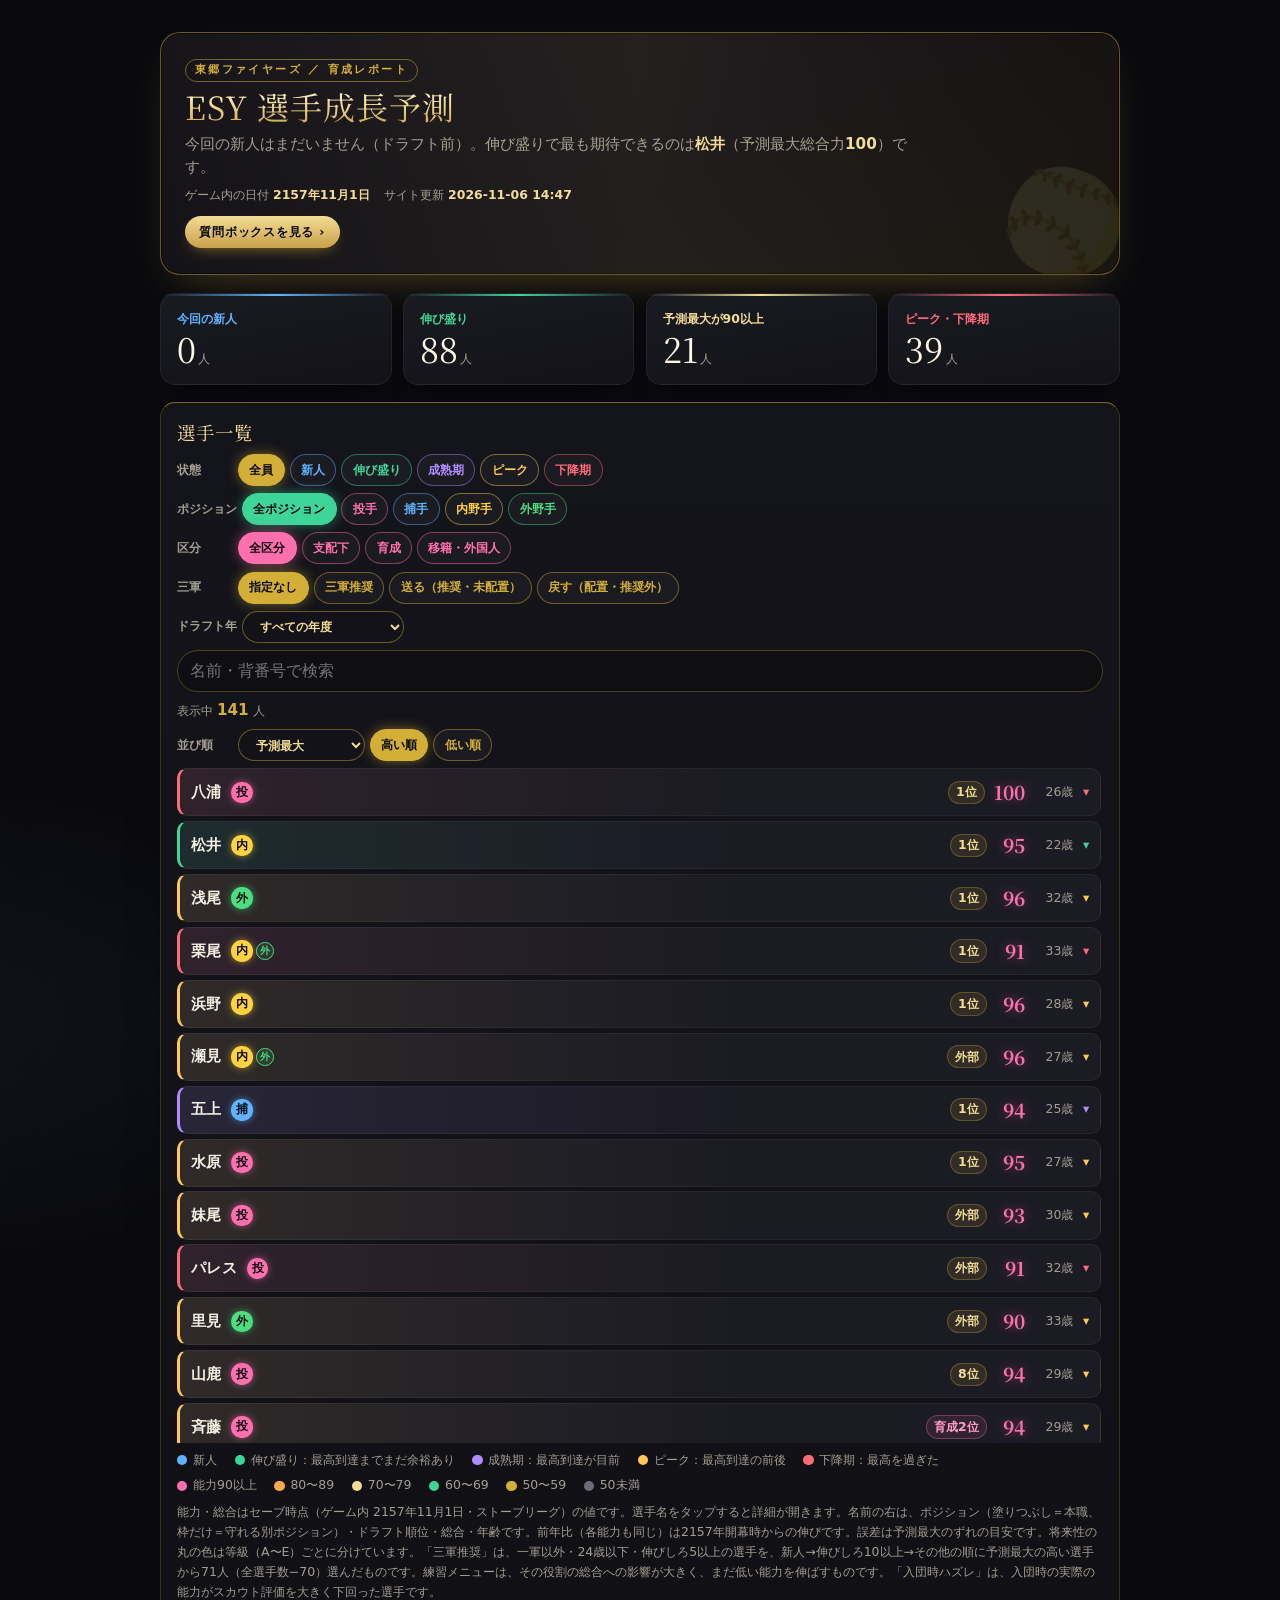
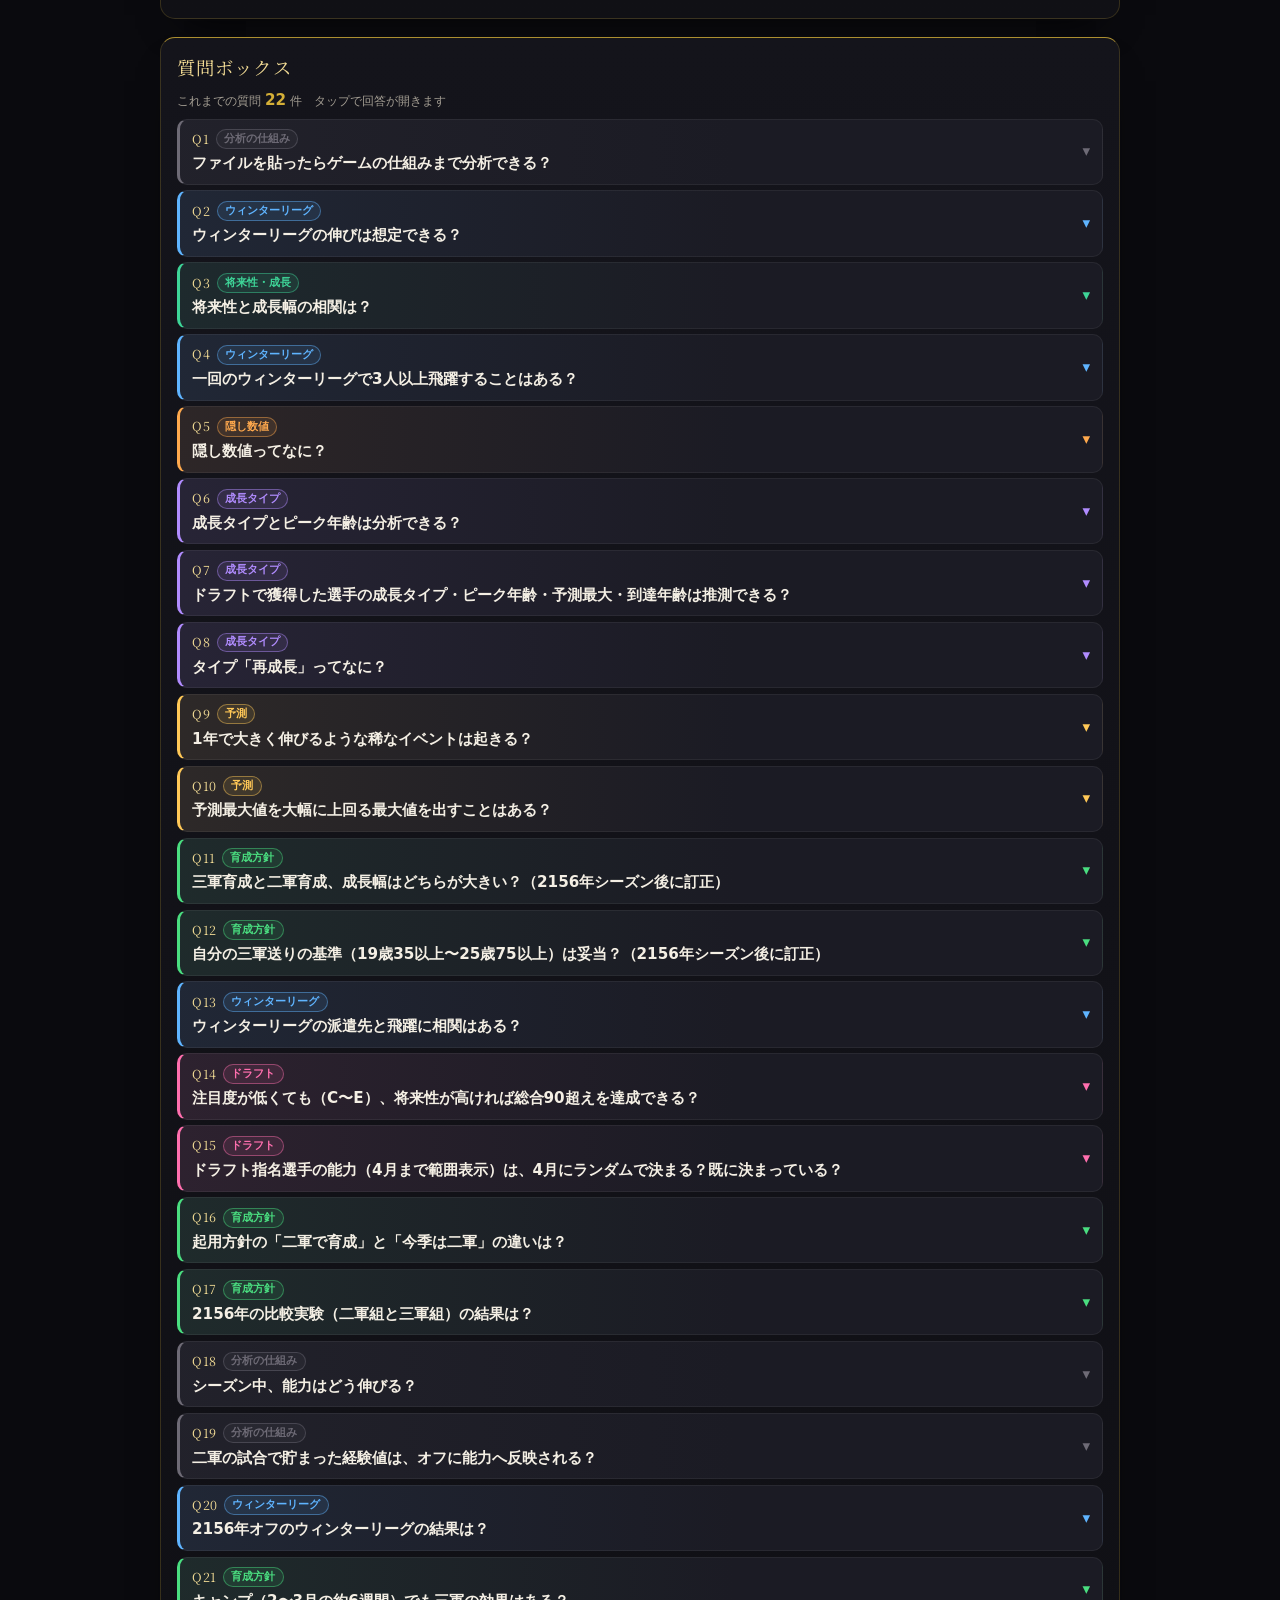
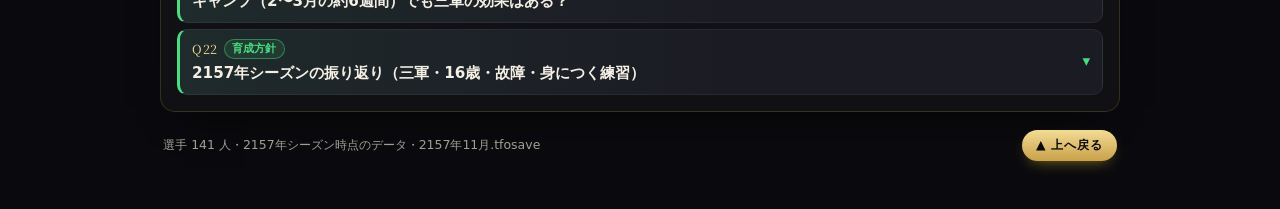
==== docs/index.html @ 94e929e6 "セーブデータから自動更新する仕組みに作り直し - saves/ にセーブデータを置くと GitHub Actions が scripts/build.py を実行し docs/ を更新 - build" ====
<!DOCTYPE html>
<html lang="ja">
<head>
<meta charset="utf-8">
<meta name="viewport" content="width=device-width, initial-scale=1, viewport-fit=cover">
<meta name="color-scheme" content="dark">
<meta name="theme-color" content="#0a0a0e">
<title>ESY 選手成長予測</title>
<meta name="description" content="ぼくのプロ野球 選手成長予測ダッシュボード">
<link rel="preconnect" href="https://fonts.googleapis.com">
<link rel="preconnect" href="https://fonts.gstatic.com" crossorigin>
<link href="https://fonts.googleapis.com/css2?family=Noto+Serif+JP:wght@400;700&display=swap" rel="stylesheet">
<link rel="stylesheet" href="css/style.css">
</head>
<body>
<div class="bp" id="app">
  <header class="hero">
    <span class="eyebrow">ESY Co., ltd ／ 育成レポート</span>
    <h1>ESY 選手成長予測</h1>
    <p class="lede">今回の新人は<b id="s_new">—</b>人。新人で最も期待できるのは<b id="s_topnew">—</b>（予測最大総合力<b id="s_topnewv">—</b>）です。</p>
    <p class="asof" id="asof"></p>
    <button class="jump" type="button" data-jump="qa">質問ボックスを見る ›</button>
  </header>

  <div class="tiles">
    <div class="tile t1"><div class="lab">今回の新人</div><div class="num"><span id="t_new">—</span><span class="unit">人</span></div></div>
    <div class="tile t2"><div class="lab">伸び盛り</div><div class="num"><span id="t_grow">—</span><span class="unit">人</span></div></div>
    <div class="tile t3"><div class="lab">予測最大が<span id="th_star">—</span>以上</div><div class="num"><span id="t_star">—</span><span class="unit">人</span></div></div>
    <div class="tile t4"><div class="lab">ピーク・下降期</div><div class="num"><span id="t_peak">—</span><span class="unit">人</span></div></div>
  </div>

  <section class="card" id="list">
    <h2>選手一覧</h2>
    <div class="ctl">
      <span class="lbl">状態</span>
      <button class="chip" type="button" data-group="status" data-value="" aria-pressed="true">全員</button>
      <button class="chip" type="button" data-group="status" data-value="新人" aria-pressed="false">新人</button>
      <button class="chip" type="button" data-group="status" data-value="伸び盛り" aria-pressed="false">伸び盛り</button>
      <button class="chip" type="button" data-group="status" data-value="成熟期" aria-pressed="false">成熟期</button>
      <button class="chip" type="button" data-group="status" data-value="ピーク" aria-pressed="false">ピーク</button>
      <button class="chip" type="button" data-group="status" data-value="下降期" aria-pressed="false">下降期</button>
    </div>
    <div class="ctl">
      <span class="lbl">ポジション</span>
      <button class="chip" type="button" data-group="role" data-value="" aria-pressed="true">全ポジション</button>
      <button class="chip" type="button" data-group="role" data-value="投手" aria-pressed="false">投手</button>
      <button class="chip" type="button" data-group="role" data-value="捕手" aria-pressed="false">捕手</button>
      <button class="chip" type="button" data-group="role" data-value="内野手" aria-pressed="false">内野手</button>
      <button class="chip" type="button" data-group="role" data-value="外野手" aria-pressed="false">外野手</button>
    </div>
    <div class="ctl">
      <span class="lbl">区分</span>
      <button class="chip" type="button" data-group="kubun" data-value="" aria-pressed="true">全区分</button>
      <button class="chip" type="button" data-group="kubun" data-value="支配下" aria-pressed="false">支配下</button>
      <button class="chip" type="button" data-group="kubun" data-value="育成" aria-pressed="false">育成</button>
      <button class="chip" type="button" data-group="kubun" data-value="移籍・外国人" aria-pressed="false">移籍・外国人</button>
    </div>
    <div class="ctl">
      <span class="lbl">三軍</span>
      <button class="chip" type="button" data-group="tri" data-value="" aria-pressed="true">指定なし</button>
      <button class="chip" type="button" data-group="tri" data-value="rec" aria-pressed="false">三軍推奨</button>
      <button class="chip" type="button" data-group="tri" data-value="in" aria-pressed="false">送る（推奨・未配置）</button>
      <button class="chip" type="button" data-group="tri" data-value="out" aria-pressed="false">戻す（配置・推奨外）</button>
    </div>
    <div class="ctl">
      <span class="lbl">ドラフト年</span>
      <select class="sel" id="dyear" aria-label="ドラフト年で絞り込み"></select>
    </div>
    <input class="search" id="search" type="search" placeholder="名前・背番号で検索" aria-label="名前・背番号で検索" autocomplete="off">
    <div class="count">表示中 <b id="shown">—</b> 人</div>
    <div class="ctl">
      <span class="lbl">並び順</span>
      <select class="sel" id="sortsel" aria-label="並び順">
        <option value="予測最大">予測最大</option>
        <option value="前年比">前年比</option>
        <option value="現在">総合</option>
        <option value="伸びしろ">伸びしろ</option>
        <option value="年齢">年齢</option>
        <option value="ドラフト年">ドラフト年</option>
        <option value="背番号">背番号</option>
        <option value="状態">状態</option>
      </select>
      <button class="chip" type="button" data-group="dir" data-value="-1" aria-pressed="true">高い順</button>
      <button class="chip" type="button" data-group="dir" data-value="1" aria-pressed="false">低い順</button>
    </div>
    <div class="plist" id="rows"><div class="wait">データを読み込んでいます…</div></div>
    <div class="legend"><span style="--k:var(--s-new)"><i></i>新人</span><span style="--k:var(--s-grow)"><i></i>伸び盛り：最高到達までまだ余裕あり</span><span style="--k:var(--s-mid)"><i></i>成熟期：最高到達が目前</span><span style="--k:var(--s-peak)"><i></i>ピーク：最高到達の前後</span><span style="--k:var(--s-down)"><i></i>下降期：最高を過ぎた</span></div>
    <div class="legend" id="ablegend"></div>
    <p class="note" id="note"></p>
  </section>

  <section class="card qa" id="qa">
    <h2>質問ボックス</h2>
    <div class="count">これまでの質問 <b id="qa_n">—</b> 件　タップで回答が開きます</div>
    <div class="qalist" id="qalist"></div>
  </section>

  <footer class="pagefoot">
    <span id="datainfo"></span>
    <button class="totop" type="button" data-jump="app">▲ 上へ戻る</button>
  </footer>
</div>
<script src="js/app.js"></script>
</body>
</html>
---- docs/css/style.css ----
/* ============================================================
   ESY 選手成長予測  スタイル（常に黒基調・金のアクセント）
   - 色はすべて :root の変数で決めている。変えたいときはここだけ
   - クラス名に「ad」を含めない（iPhoneの広告ブロック対策）
   ============================================================ */

:root {
  color-scheme: dark;
  --font-sans: system-ui, -apple-system, "Segoe UI", "Hiragino Sans", "Hiragino Kaku Gothic ProN", "BIZ UDPGothic", "Yu Gothic UI", "Meiryo", sans-serif;
  --font-serif: "Noto Serif JP", "Hiragino Mincho ProN", "Yu Mincho", "BIZ UDPMincho", serif;

  --fs-caption: .78rem;
  --fs-body: .95rem;
  --fs-heading: 1.15rem;
  --fs-title: 1.7rem;
  --radius: 10px;
  --gap-xs: .45rem;
  --gap-sm: .7rem;
  --gap-md: 1.1rem;
  --pad-md: 1rem;
  --pad-lg: 1.5rem;

  --color-bg: #0a0a0e;
  --color-panel: #15151c;
  --panel2: #1b1b24;
  --color-fg: #f4efe4;
  --color-fg-muted: #a39d92;
  --color-border-line: rgba(212, 175, 55, .18);
  --color-ok: #3ed598;
  --color-warn: #ffc857;
  --color-bad: #ff6b7a;
  --on-accent: #0a0a0e;
  --gold: #d4af37;
  --gold2: #f3dc95;
  --gold-soft: rgba(212, 175, 55, .12);
  --gold-line: rgba(212, 175, 55, .4);
  --c0: #d4af37; --c1: #ffa94d; --c2: #3ed598; --c3: #ff6fae;
  --c4: #b18cff; --c5: #f3dc95; --c6: #5fb4ff; --c7: #6e6b76;
  --p-p: #ff6fae; --p-c: #5fb4ff; --p-i: #ffd23f; --p-o: #4ade80;
  --s-new: #5fb4ff; --s-grow: #3ed598; --s-mid: #b18cff; --s-peak: #ffc857; --s-down: #ff6b7a;
  --hero-bg: linear-gradient(135deg, #17151a 0%, #100f14 55%, #1a1610 100%);
  --h1-grad: linear-gradient(180deg, #fff7df 0%, #f3dc95 45%, #c9a14a 100%);
  --tile-bg: linear-gradient(170deg, #1a1a22, #121218);
  --card-bg: linear-gradient(180deg, #14141b, #101015);
  --shadow: 0 20px 40px -24px rgba(0, 0, 0, .9);
  --row-line: rgba(255, 255, 255, .06);
  --row-bg: rgba(255, 255, 255, .02);
  --bar-track: rgba(255, 255, 255, .07);
  --bar-cur: rgba(244, 239, 228, .35);
  --page-bg: radial-gradient(1200px 500px at 85% -10%, rgba(212, 175, 55, .12), transparent 60%), radial-gradient(900px 400px at -10% 30%, rgba(95, 180, 255, .06), transparent 60%), #0a0a0e;
}

/* ---------- 土台 ---------- */
* { box-sizing: border-box; }
html { -webkit-text-size-adjust: 100%; background: #0a0a0e; }
body {
  margin: 0;
  background: var(--page-bg);
  color: var(--color-fg);
  font-family: var(--font-sans);
  font-size: var(--fs-body);
  line-height: 1.5;
  min-height: 100vh;
  overflow-x: hidden;
}
::selection { background: rgba(212, 175, 55, .35); }
button { font: inherit; }

.bp {
  display: flex; flex-direction: column; gap: var(--gap-md);
  max-width: 64rem; margin: 0 auto;
  padding: clamp(.9rem, 3vw, 2rem);
}

/* ---------- ヒーロー ---------- */
.hero {
  position: relative; overflow: hidden;
  border-radius: calc(var(--radius) * 2);
  padding: var(--pad-lg) var(--pad-lg) calc(var(--pad-lg) * 1.1);
  background: var(--hero-bg);
  border: 1px solid rgba(212, 175, 55, .45);
  box-shadow: 0 0 0 1px rgba(0, 0, 0, .6) inset, 0 18px 40px -20px rgba(212, 175, 55, .35);
}
.hero::before { content: ""; position: absolute; inset: 0; background: linear-gradient(90deg, transparent, rgba(243, 220, 149, .08), transparent); pointer-events: none; }
.hero::after { content: "⚾"; position: absolute; right: -.6rem; bottom: -1.6rem; font-size: 6.5rem; opacity: .09; transform: rotate(-18deg); pointer-events: none; filter: sepia(1) saturate(3) hue-rotate(5deg); }
.eyebrow { display: inline-block; font-size: .68rem; font-weight: 700; letter-spacing: .22em; text-transform: uppercase; color: var(--gold); border: 1px solid rgba(212, 175, 55, .5); padding: .15rem .55rem; border-radius: 999px; }
h1 {
  font-family: var(--font-serif); font-weight: 400;
  font-size: clamp(1.5rem, 4.5vw, 2rem); margin: .35rem 0 0; line-height: 1.2; letter-spacing: .03em;
  background: var(--h1-grad); -webkit-background-clip: text; background-clip: text; color: transparent;
}
.lede { margin: var(--gap-xs) 0 0; color: var(--color-fg-muted); max-width: 46rem; }
.lede b { font-weight: 700; color: var(--gold2); }
.asof { margin: .5rem 0 0; font-size: var(--fs-caption); color: var(--color-fg-muted); display: flex; flex-wrap: wrap; gap: .3rem .9rem; }
.asof b { color: var(--gold2); font-weight: 700; }
.jump, .totop {
  position: relative; z-index: 1; margin-top: .7rem;
  font-size: var(--fs-caption); font-weight: 700; letter-spacing: .06em;
  color: #0a0a0e; background: linear-gradient(180deg, #f3dc95, #c9a14a);
  border: 0; border-radius: 999px; padding: .4rem .9rem; cursor: pointer;
  box-shadow: 0 6px 16px -8px rgba(212, 175, 55, .8);
}

/* ---------- タイル ---------- */
.tiles { display: grid; grid-template-columns: repeat(auto-fit, minmax(min(100%, 9rem), 1fr)); gap: var(--gap-sm); }
.tile {
  --k: var(--c0); position: relative; border-radius: calc(var(--radius) * 1.5); padding: var(--pad-md);
  background: var(--tile-bg); border: 1px solid rgba(255, 255, 255, .06); box-shadow: 0 10px 24px -14px rgba(0, 0, 0, .9);
}
.tile::before { content: ""; position: absolute; left: 0; right: 0; top: 0; height: 2px; border-radius: 999px; background: linear-gradient(90deg, transparent, var(--k), transparent); }
.tile.t1 { --k: var(--s-new); } .tile.t2 { --k: var(--s-grow); } .tile.t3 { --k: var(--c5); } .tile.t4 { --k: var(--s-down); }
.tile .lab { font-size: var(--fs-caption); font-weight: 600; color: var(--k); }
.tile .num { font-family: var(--font-serif); font-size: calc(var(--fs-title) * 1.25); font-variant-numeric: tabular-nums; line-height: 1.15; color: #fff7e6; }
.tile .unit { font-size: var(--fs-caption); color: var(--color-fg-muted); margin-left: .15rem; font-family: var(--font-sans); }

/* ---------- カード ---------- */
.card {
  background: var(--card-bg); border: 1px solid rgba(212, 175, 55, .2); border-top: 1px solid rgba(212, 175, 55, .55);
  border-radius: calc(var(--radius) * 1.5); padding: var(--pad-md); display: flex; flex-direction: column; gap: var(--gap-xs);
  box-shadow: var(--shadow);
}
.card h2 { font-family: var(--font-serif); font-weight: 400; letter-spacing: .06em; color: var(--gold2); font-size: var(--fs-heading); margin: 0; }
.note { font-size: var(--fs-caption); color: var(--color-fg-muted); margin: 0; line-height: 1.6; }

/* ---------- 操作部品 ---------- */
.ctl { display: flex; flex-wrap: wrap; gap: .3rem; align-items: center; }
.ctl .lbl { font-size: var(--fs-caption); font-weight: 700; color: var(--color-fg-muted); min-width: 4.5em; }
.chip {
  --k: var(--c0); font-size: var(--fs-caption); font-weight: 600; padding: .25rem .65rem; border-radius: 999px; cursor: pointer;
  border: 1px solid color-mix(in srgb, var(--k) 45%, transparent); background: rgba(255, 255, 255, .03); color: var(--k);
  transition: background .15s; min-height: 2rem;
}
.chip[aria-pressed="true"] { background: var(--k); color: var(--on-accent); border-color: var(--k); box-shadow: 0 0 14px -2px color-mix(in srgb, var(--k) 70%, transparent); }
.chip[data-value="新人"] { --k: var(--s-new); } .chip[data-value="伸び盛り"] { --k: var(--s-grow); } .chip[data-value="成熟期"] { --k: var(--s-mid); }
.chip[data-value="ピーク"] { --k: var(--s-peak); } .chip[data-value="下降期"] { --k: var(--s-down); }
.chip[data-group="role"] { --k: var(--c2); } .chip[data-group="kubun"] { --k: var(--c3); } .chip[data-group="tri"] { --k: var(--gold); }
.chip[data-group="role"][data-value="投手"] { --k: var(--p-p); } .chip[data-group="role"][data-value="捕手"] { --k: var(--p-c); }
.chip[data-group="role"][data-value="内野手"] { --k: var(--p-i); } .chip[data-group="role"][data-value="外野手"] { --k: var(--p-o); }
.sel {
  font: inherit; font-size: var(--fs-caption); font-weight: 700; padding: .35rem 2rem .35rem .8rem; border-radius: 999px; cursor: pointer;
  color: var(--gold2); border: 1.5px solid rgba(212, 175, 55, .45); background: #121218; min-height: 2rem;
}
.sel option { background: #121218; color: var(--color-fg); }
.search {
  font: inherit; font-size: 16px; padding: .5rem .75rem; border: 1.5px solid rgba(212, 175, 55, .3); border-radius: 999px;
  background: #0e0e13; color: var(--color-fg); width: 100%;
}
.search:focus { outline: none; border-color: var(--gold); box-shadow: 0 0 0 3px rgba(212, 175, 55, .2); }
.count { font-size: var(--fs-caption); color: var(--color-fg-muted); }
.count b { color: var(--gold); font-size: var(--fs-body); }

/* ---------- 選手リスト ---------- */
.plist { display: flex; flex-direction: column; gap: .3rem; max-height: 75vh; overflow: auto; padding-right: .1rem; scrollbar-color: rgba(212, 175, 55, .4) transparent; }
.wait, .error { padding: 1rem; color: var(--color-fg-muted); font-size: var(--fs-caption); }
.error { color: var(--color-bad); border: 1px solid var(--color-bad); border-radius: var(--radius); line-height: 1.7; }
.pl {
  --k: var(--c7);
  background: linear-gradient(90deg, color-mix(in srgb, var(--k) 9%, var(--panel2)), var(--panel2) 60%);
  border: 1px solid rgba(255, 255, 255, .05); border-left: 3px solid var(--k); border-radius: var(--radius);
  transition: border-color .15s, box-shadow .15s;
}
.pl:hover { border-color: rgba(212, 175, 55, .35); }
.pl.open { background: linear-gradient(180deg, color-mix(in srgb, var(--k) 12%, #1d1d27), #17171f); border-color: rgba(212, 175, 55, .4); box-shadow: 0 12px 28px -16px rgba(0, 0, 0, .95), 0 0 0 1px rgba(212, 175, 55, .12); }
.plh {
  color: var(--color-fg); background: none; border: 0; width: 100%;
  display: flex; align-items: center; gap: .6rem; padding: .55rem .7rem; cursor: pointer; text-align: left;
}
.plh .nm { font-weight: 700; font-size: var(--fs-body); letter-spacing: .02em; flex: 0 1 auto; min-width: 0; overflow: hidden; text-overflow: ellipsis; white-space: nowrap; }
.plh .pos { display: inline-flex; gap: .2rem; align-items: center; margin-right: auto; }
.plh .pm0 { display: inline-flex; align-items: center; justify-content: center; width: 1.35rem; height: 1.35rem; border-radius: 50%; font-size: .72rem; font-weight: 800; color: #0a0a0e; background: var(--pc); box-shadow: 0 0 10px -2px var(--pc); }
.plh .ps { display: inline-flex; align-items: center; justify-content: center; width: 1.1rem; height: 1.1rem; border-radius: 50%; font-size: .6rem; font-weight: 800; color: var(--pc); border: 1.5px solid var(--pc); background: color-mix(in srgb, var(--pc) 12%, transparent); }
.plh .rk { font-size: var(--fs-caption); font-weight: 700; padding: .08rem .45rem; border-radius: 999px; white-space: nowrap; color: var(--gold2); background: rgba(212, 175, 55, .12); border: 1px solid rgba(212, 175, 55, .3); }
.plh .rk.dev { color: #ff9cc6; background: rgba(255, 111, 174, .1); border-color: rgba(255, 111, 174, .35); }
.plh .ov { font-family: var(--font-serif); font-size: calc(var(--fs-body) * 1.25); font-weight: 700; color: var(--t); min-width: 1.8rem; text-align: right; font-variant-numeric: tabular-nums; text-shadow: 0 0 12px color-mix(in srgb, var(--t) 45%, transparent); }
.plh .ag { font-variant-numeric: tabular-nums; color: var(--color-fg-muted); font-size: var(--fs-caption); min-width: 2.4rem; text-align: right; }
.plh .chev { color: var(--k); font-size: var(--fs-caption); }

.pld { padding: 0 .7rem .7rem; display: flex; flex-direction: column; gap: .55rem; }
.tags { display: flex; flex-wrap: wrap; gap: .3rem; align-items: center; }
.tag { display: inline-flex; align-items: center; gap: .3rem; font-size: var(--fs-caption); padding: .12rem .5rem; border-radius: 999px; background: rgba(255, 255, 255, .05); border: 1px solid rgba(255, 255, 255, .06); }
.tag .grd { width: 1.25rem; height: 1.25rem; }
.pill { display: inline-block; font-size: var(--fs-caption); font-weight: 700; padding: .15rem .55rem; border-radius: 999px; color: var(--k); background: color-mix(in srgb, var(--k) 15%, transparent); border: 1px solid color-mix(in srgb, var(--k) 40%, transparent); }
.grd { display: inline-flex; align-items: center; justify-content: center; width: 1.6rem; height: 1.6rem; border-radius: 50%; font-weight: 800; font-size: var(--fs-caption); color: #0a0a0e; background: var(--k); }
.miss { display: inline-flex; align-items: center; gap: .25rem; font-size: var(--fs-caption); font-weight: 800; padding: .12rem .55rem; border-radius: 999px; color: #0a0a0e; background: linear-gradient(180deg, #ff8a95, #e04e5c); box-shadow: 0 0 10px -3px #ff6b7a; }
.miss::before { content: "✕"; font-size: .7em; }
.trirec { display: inline-flex; align-items: center; font-size: var(--fs-caption); font-weight: 800; padding: .12rem .55rem; border-radius: 999px; color: #0a0a0e; background: linear-gradient(180deg, #f3dc95, #c9a14a); box-shadow: 0 0 10px -3px #d4af37; }
.posl { display: flex; flex-wrap: wrap; gap: .3rem; }
.pp { display: inline-flex; align-items: center; gap: .35rem; font-size: var(--fs-caption); padding: .12rem .55rem; border-radius: 999px; color: var(--pc); border: 1px solid color-mix(in srgb, var(--pc) 45%, transparent); background: color-mix(in srgb, var(--pc) 10%, transparent); }
.pp b { color: var(--color-fg); font-variant-numeric: tabular-nums; }
.stats { display: grid; grid-template-columns: repeat(3, 1fr); gap: .35rem; }
.st { background: #0f0f15; border: 1px solid rgba(255, 255, 255, .05); border-radius: var(--radius); padding: .35rem .5rem; }
.st .sl { font-size: var(--fs-caption); color: var(--color-fg-muted); letter-spacing: .06em; }
.st .sv { font-family: var(--font-serif); font-size: calc(var(--fs-body) * 1.35); font-variant-numeric: tabular-nums; line-height: 1.2; }
.st.yoy .sv { color: var(--k); font-weight: 700; }
.st.pm .sv { color: var(--k); }
.bar { position: relative; height: .55rem; border-radius: 999px; background: var(--bar-track); overflow: hidden; }
.bar .cur { position: absolute; left: 0; top: 0; bottom: 0; background: var(--bar-cur); }
.bar .up { position: absolute; top: 0; bottom: 0; background: linear-gradient(90deg, color-mix(in srgb, var(--k) 55%, transparent), var(--k)); box-shadow: 0 0 10px color-mix(in srgb, var(--k) 60%, transparent); }
.abs { display: grid; grid-template-columns: repeat(5, 1fr); gap: .3rem; }
.ab { background: linear-gradient(180deg, color-mix(in srgb, var(--k) 14%, #121218), #0f0f15); border: 1px solid color-mix(in srgb, var(--k) 30%, transparent); border-radius: var(--radius); padding: .3rem .2rem .35rem; text-align: center; min-width: 0; }
.ab .al { font-size: var(--fs-caption); color: var(--color-fg-muted); }
.ab .av { font-weight: 800; color: var(--k); font-size: calc(var(--fs-body) * 1.15); font-variant-numeric: tabular-nums; }
.ab .yd { display: inline-block; margin-top: .1rem; font-size: .72rem; font-weight: 800; color: var(--d); font-variant-numeric: tabular-nums; line-height: 1.2; padding: .02rem .4rem; border-radius: 999px; background: color-mix(in srgb, var(--d) 16%, transparent); white-space: nowrap; }
.ab .mb { height: .25rem; border-radius: 999px; background: var(--bar-track); margin: .15rem .2rem 0; overflow: hidden; }
.ab .mb i { display: block; height: 100%; background: var(--k); }
.menu { display: flex; gap: .5rem; align-items: center; flex-wrap: wrap; font-size: var(--fs-caption); background: rgba(212, 175, 55, .08); border: 1px solid rgba(212, 175, 55, .3); border-radius: var(--radius); padding: .4rem .6rem; }
.menu .ml { color: var(--gold); font-weight: 700; letter-spacing: .05em; }
.menu .mv { color: var(--color-fg); font-weight: 700; }
.foot { font-size: var(--fs-caption); color: var(--color-fg-muted); }
.legend { display: flex; flex-wrap: wrap; gap: var(--gap-xs) var(--gap-md); font-size: var(--fs-caption); color: var(--color-fg-muted); }
.legend span { display: inline-flex; align-items: center; gap: .35rem; }
.legend i { width: .65rem; height: .65rem; border-radius: 50%; background: var(--k); display: inline-block; }

/* ---------- 質問ボックス ---------- */
.qa { border-top-color: rgba(212, 175, 55, .8); }
.qalist { display: flex; flex-direction: column; gap: .35rem; }
.qi { --k: var(--gold); border: 1px solid rgba(255, 255, 255, .06); border-left: 3px solid var(--k); border-radius: var(--radius); background: linear-gradient(90deg, color-mix(in srgb, var(--k) 8%, var(--panel2)), var(--panel2) 60%); }
.qi.open { border-color: rgba(212, 175, 55, .4); box-shadow: 0 12px 28px -16px rgba(0, 0, 0, .95); }
.qh { color: var(--color-fg); background: none; border: 0; width: 100%; display: grid; grid-template-columns: 1fr auto; grid-template-areas: "m c" "t c"; gap: .2rem .6rem; padding: .6rem .75rem; cursor: pointer; text-align: left; align-items: center; }
.qm { grid-area: m; display: flex; gap: .4rem; align-items: center; flex-wrap: wrap; }
.qno { font-family: var(--font-serif); color: var(--gold2); font-size: var(--fs-caption); letter-spacing: .05em; }
.qcat { font-size: .68rem; font-weight: 700; color: var(--k); border: 1px solid color-mix(in srgb, var(--k) 45%, transparent); background: color-mix(in srgb, var(--k) 10%, transparent); border-radius: 999px; padding: .05rem .45rem; }
.qt { grid-area: t; font-weight: 700; line-height: 1.45; }
.qh .chev { grid-area: c; color: var(--k); }
.qb { padding: 0 .75rem .8rem; display: flex; flex-direction: column; gap: .55rem; line-height: 1.6; }
.qc { display: flex; gap: .55rem; align-items: flex-start; background: linear-gradient(90deg, rgba(212, 175, 55, .14), rgba(212, 175, 55, .03)); border: 1px solid rgba(212, 175, 55, .35); border-radius: var(--radius); padding: .55rem .65rem; font-weight: 700; color: #fff7e6; }
.qcl { flex: none; font-size: .68rem; letter-spacing: .12em; color: #0a0a0e; background: var(--gold); border-radius: 3px; padding: .1rem .35rem; margin-top: .2rem; }
.qtw { overflow-x: auto; -webkit-overflow-scrolling: touch; }
.qtab { border-collapse: collapse; width: 100%; font-size: var(--fs-caption); font-variant-numeric: tabular-nums; }
.qtab th { background: rgba(212, 175, 55, .12); color: var(--gold2); font-weight: 700; padding: .35rem .45rem; border-bottom: 1px solid rgba(212, 175, 55, .4); text-align: left; white-space: nowrap; }
.qtab td { padding: .32rem .45rem; border-bottom: 1px solid rgba(255, 255, 255, .06); white-space: nowrap; }
.qtab tr:nth-child(odd) td { background: rgba(255, 255, 255, .02); }
.qtab td:first-child { color: var(--color-fg); font-weight: 600; }
.qul { margin: 0; padding-left: 1.1rem; color: var(--color-fg); }
.qul li { margin: .15rem 0; }
.qul li::marker { color: var(--gold); }
.qp { margin: 0; }

/* ---------- フッター ---------- */
.pagefoot { display: flex; justify-content: space-between; align-items: center; flex-wrap: wrap; gap: .5rem; font-size: var(--fs-caption); color: var(--color-fg-muted); padding: 0 .2rem 1rem; }
.totop { margin-top: 0; }

/* ---------- スマホ ---------- */
@media (max-width: 640px) {
  .bp { gap: var(--gap-sm); }
  .hero { padding: 1.1rem 1rem 1.2rem; }
  .ctl .lbl { min-width: 0; width: 100%; }
  .plist { max-height: none; overflow: visible; }
  .plh { flex-wrap: wrap; gap: .35rem .5rem; padding: .55rem .6rem; }
  .plh .nm { flex: 1 1 100%; white-space: normal; }
  .plh .pos { margin-right: auto; }
  .plh .ag { min-width: 0; }
  .abs { gap: .2rem; }
  .ab { padding: .25rem .1rem .3rem; }
  .ab .al { font-size: .68rem; }
  .ab .av { font-size: var(--fs-body); }
  .ab .yd { font-size: .62rem; padding: .02rem .25rem; }
  .tile .num { font-size: calc(var(--fs-title) * 1.05); }
}
@media (max-width: 380px) {
  .abs { grid-template-columns: repeat(3, 1fr); }
}
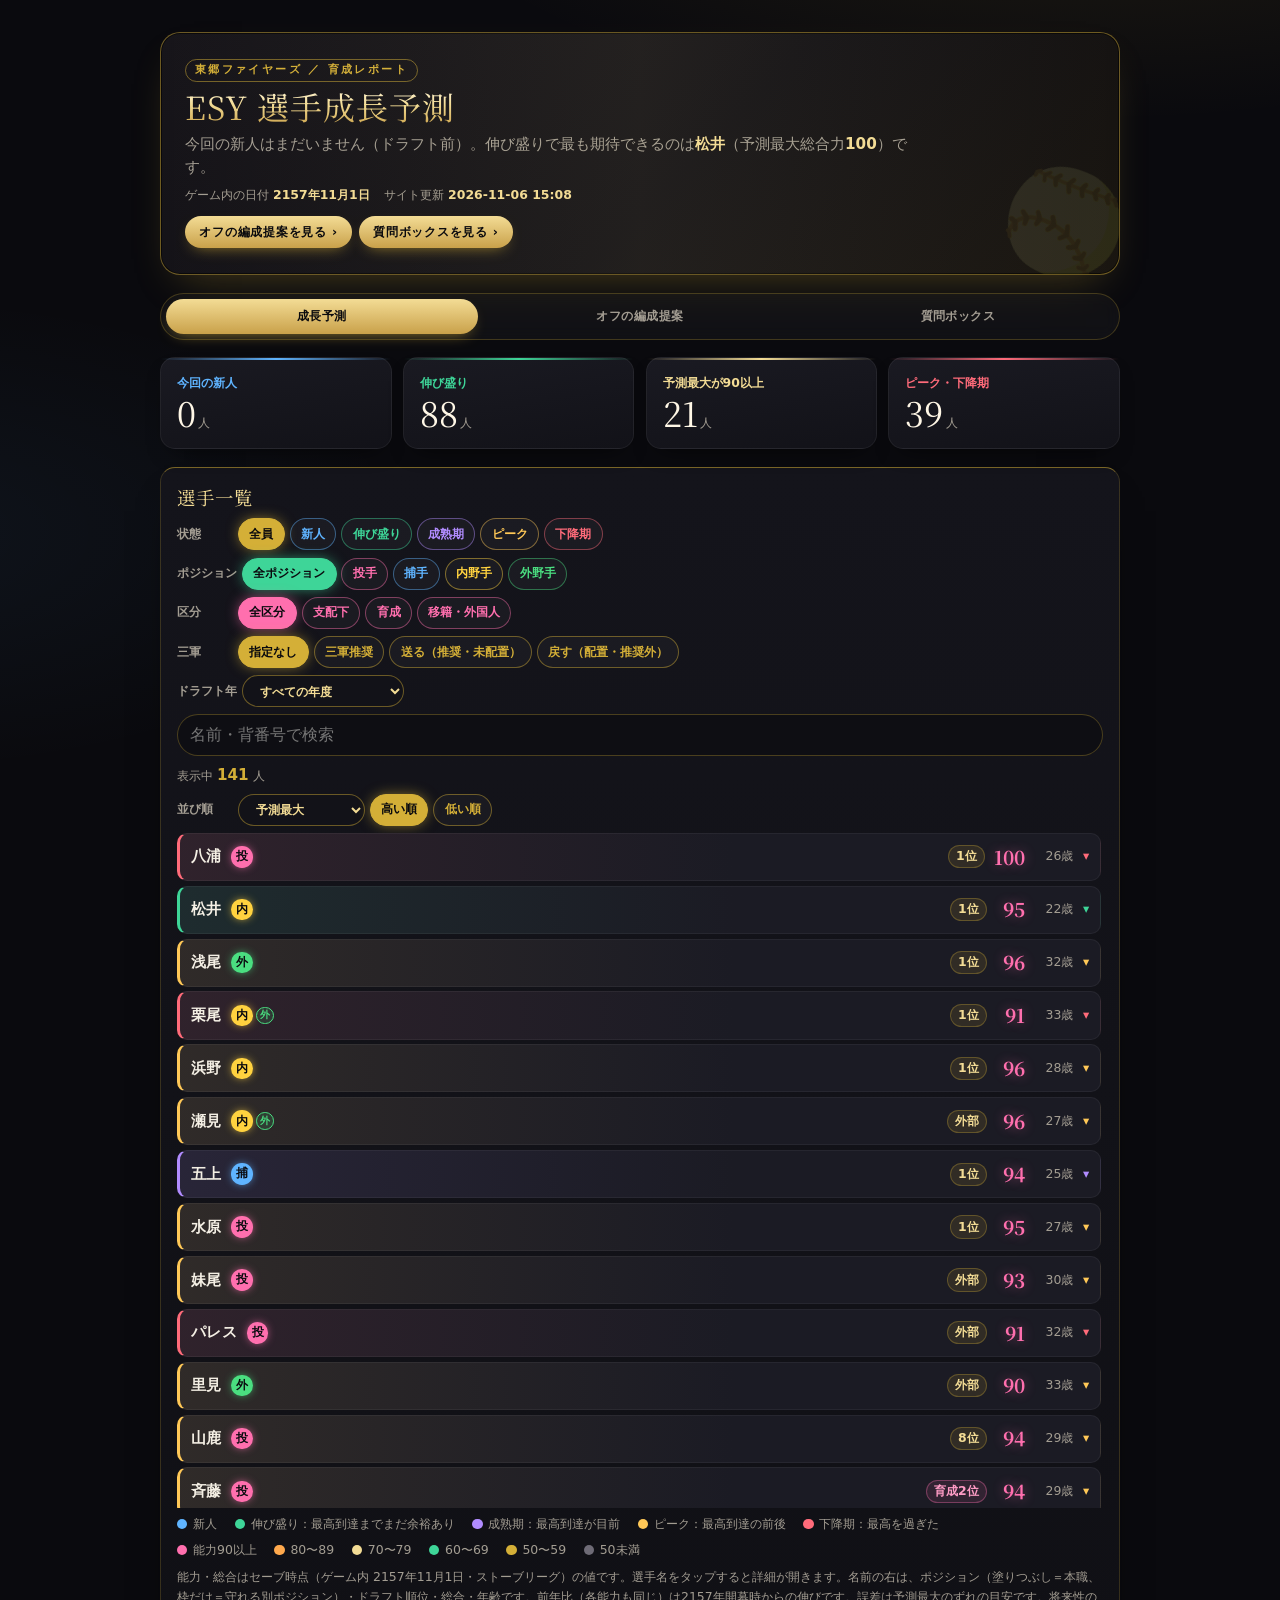
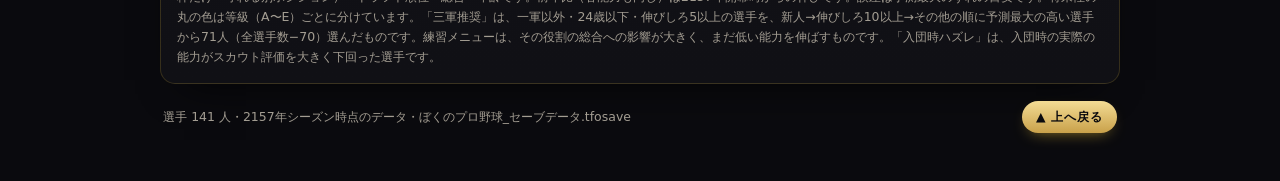
==== commit 583e5b0f: "オフの編成提案タブを追加（枠整理・ドラフト候補） - scripts/roster_plan.py: 支配下→育成／支配下→自由契約／育成→支配下／育成→自由契約／育成契約満了／ドラフト候補の6一覧、" ====
--- a/docs/index.html
+++ b/docs/index.html
@@ -19,9 +19,19 @@
     <h1>ESY 選手成長予測</h1>
     <p class="lede">今回の新人は<b id="s_new">—</b>人。新人で最も期待できるのは<b id="s_topnew">—</b>（予測最大総合力<b id="s_topnewv">—</b>）です。</p>
     <p class="asof" id="asof"></p>
-    <button class="jump" type="button" data-jump="qa">質問ボックスを見る ›</button>
+    <div class="jumps">
+      <button class="jump" type="button" data-tab="plan">オフの編成提案を見る ›</button>
+      <button class="jump" type="button" data-tab="qa">質問ボックスを見る ›</button>
+    </div>
   </header>
 
+  <nav class="tabs" id="tabs" aria-label="表示の切り替え">
+    <button class="tab" type="button" data-tab="growth" aria-selected="true">成長予測</button>
+    <button class="tab" type="button" data-tab="plan" aria-selected="false">オフの編成提案</button>
+    <button class="tab" type="button" data-tab="qa" aria-selected="false">質問ボックス</button>
+  </nav>
+
+  <div class="panel" id="tab-growth">
   <div class="tiles">
     <div class="tile t1"><div class="lab">今回の新人</div><div class="num"><span id="t_new">—</span><span class="unit">人</span></div></div>
     <div class="tile t2"><div class="lab">伸び盛り</div><div class="num"><span id="t_grow">—</span><span class="unit">人</span></div></div>
@@ -88,12 +98,33 @@
     <div class="legend" id="ablegend"></div>
     <p class="note" id="note"></p>
   </section>
+  </div>
 
+  <div class="panel" id="tab-plan" hidden>
+  <section class="card plan" id="plan">
+    <h2>オフの編成提案</h2>
+    <div class="count" id="plan_asof">読み込んでいます…</div>
+    <div class="hcwrap" id="hc"></div>
+    <div class="ctl dpick" id="dpick" hidden>
+      <span class="lbl">ドラフトの指名人数</span>
+      <label class="dpl">支配下 <input class="dpi" id="dp_reg" type="number" inputmode="numeric" min="0" max="20" value="0"></label>
+      <label class="dpl">育成 <input class="dpi" id="dp_dev" type="number" inputmode="numeric" min="0" max="20" value="0"></label>
+      <span class="count">入れると「ドラフト後」の人数が変わります</span>
+    </div>
+    <div class="legend" id="plan_legend"></div>
+    <div id="plan_lists"></div>
+    <div id="dft"></div>
+    <p class="note" id="plan_note"></p>
+  </section>
+  </div>
+
+  <div class="panel" id="tab-qa" hidden>
   <section class="card qa" id="qa">
     <h2>質問ボックス</h2>
     <div class="count">これまでの質問 <b id="qa_n">—</b> 件　タップで回答が開きます</div>
     <div class="qalist" id="qalist"></div>
   </section>
+  </div>
 
   <footer class="pagefoot">
     <span id="datainfo"></span>
--- a/docs/css/style.css
+++ b/docs/css/style.css
@@ -260,3 +260,77 @@
 @media (max-width: 380px) {
   .abs { grid-template-columns: repeat(3, 1fr); }
 }
+
+/* ---------- タブ ---------- */
+.tabs { display: flex; gap: .35rem; padding: .3rem; border-radius: 999px; background: rgba(255, 255, 255, .03); border: 1px solid rgba(212, 175, 55, .25); position: sticky; top: .4rem; z-index: 5; backdrop-filter: blur(8px); -webkit-backdrop-filter: blur(8px); }
+.tab { flex: 1 1 0; min-width: 0; font-size: var(--fs-caption); font-weight: 700; letter-spacing: .04em; padding: .5rem .3rem; border-radius: 999px; border: 0; cursor: pointer; color: var(--color-fg-muted); background: transparent; white-space: nowrap; overflow: hidden; text-overflow: ellipsis; min-height: 2.2rem; }
+.tab[aria-selected="true"] { color: #0a0a0e; background: linear-gradient(180deg, #f3dc95, #c9a14a); box-shadow: 0 6px 16px -8px rgba(212, 175, 55, .8); }
+.panel { display: flex; flex-direction: column; gap: var(--gap-md); }
+.panel[hidden] { display: none; }
+.jumps { display: flex; flex-wrap: wrap; gap: .4rem; }
+.jumps .jump { margin-top: .7rem; }
+
+/* ---------- オフの編成提案 ---------- */
+.plan { border-top-color: rgba(62, 213, 152, .7); }
+.hcwrap { overflow: hidden; }
+.hc { width: 100%; border-collapse: collapse; font-size: var(--fs-caption); font-variant-numeric: tabular-nums; table-layout: fixed; }
+.hc th, .hc td { padding: .4rem .3rem; text-align: center; border-bottom: 1px solid rgba(255, 255, 255, .06); }
+.hc th { color: var(--gold2); font-weight: 700; background: rgba(212, 175, 55, .1); }
+.hc td:first-child, .hc th:first-child { text-align: left; color: var(--color-fg); font-weight: 700; }
+.hc td b { font-family: var(--font-serif); font-size: calc(var(--fs-body) * 1.2); color: var(--color-fg); }
+.hc td.over b { color: var(--color-bad); } .hc td.near b { color: var(--color-warn); } .hc td.ok b { color: var(--color-ok); }
+.hc td small { display: block; color: var(--color-fg-muted); font-size: .68rem; }
+.dpick { background: rgba(212, 175, 55, .06); border: 1px solid rgba(212, 175, 55, .25); border-radius: var(--radius); padding: .5rem .6rem; }
+.dpl { display: inline-flex; align-items: center; gap: .35rem; font-size: var(--fs-caption); font-weight: 700; color: var(--gold2); }
+.dpi { width: 4.2rem; font: inherit; font-size: 16px; padding: .3rem .4rem; border-radius: 8px; border: 1.5px solid rgba(212, 175, 55, .4); background: #0e0e13; color: var(--color-fg); text-align: center; }
+.dpi:focus { outline: none; border-color: var(--gold); box-shadow: 0 0 0 3px rgba(212, 175, 55, .2); }
+.pls { display: flex; flex-direction: column; gap: .4rem; margin-top: .6rem; }
+.pls h3 { font-family: var(--font-serif); font-weight: 400; font-size: var(--fs-body); letter-spacing: .05em; color: var(--gold2); margin: 0; display: flex; align-items: center; gap: .5rem; flex-wrap: wrap; }
+.pls h3 .no { display: inline-flex; align-items: center; justify-content: center; width: 1.5rem; height: 1.5rem; border-radius: 50%; background: var(--gold); color: #0a0a0e; font-family: var(--font-sans); font-weight: 800; font-size: var(--fs-caption); }
+.pls h3 .cnt { font-family: var(--font-sans); font-size: var(--fs-caption); color: var(--color-fg-muted); }
+.pls .desc { font-size: var(--fs-caption); color: var(--color-fg-muted); margin: 0; line-height: 1.5; }
+.pls .none { font-size: var(--fs-caption); color: var(--color-fg-muted); padding: .4rem .6rem; border: 1px dashed rgba(255, 255, 255, .12); border-radius: var(--radius); }
+.ptab { width: 100%; border-collapse: collapse; font-size: var(--fs-caption); font-variant-numeric: tabular-nums; }
+.ptab th { text-align: left; font-weight: 700; color: var(--gold2); background: rgba(212, 175, 55, .1); padding: .35rem .4rem; border-bottom: 1px solid rgba(212, 175, 55, .35); white-space: nowrap; }
+.ptab td { padding: .35rem .4rem; border-bottom: 1px solid rgba(255, 255, 255, .06); vertical-align: middle; }
+.ptab tr { --k: var(--c7); }
+.ptab tbody tr:nth-child(odd) td { background: rgba(255, 255, 255, .02); }
+.ptab td.nm { font-weight: 700; color: var(--color-fg); }
+.ptab td.nm .un { color: var(--color-fg-muted); font-weight: 400; margin-left: .2rem; }
+.ptab td.nm .fo { display: inline-block; margin-left: .3rem; font-size: .66rem; font-weight: 800; color: #0a0a0e; background: var(--c6); border-radius: 4px; padding: 0 .3rem; vertical-align: middle; }
+.ptab td.nm .mk { display: inline-block; margin-left: .3rem; font-size: .66rem; font-weight: 800; color: var(--c3); border: 1px solid var(--c3); border-radius: 4px; padding: 0 .3rem; vertical-align: middle; }
+.ptab td.num { text-align: right; }
+.ptab td.pm b { color: var(--gold2); }
+.ptab td.up b { color: var(--s-grow); }
+.ptab td.jd .pill { white-space: nowrap; }
+.ptab .bd { display: inline-block; margin-left: .25rem; font-size: .62rem; font-weight: 800; color: var(--color-warn); border: 1px dashed var(--color-warn); border-radius: 4px; padding: 0 .25rem; vertical-align: middle; }
+.ptab td.rs small { color: var(--color-fg-muted); font-size: .68rem; line-height: 1.3; }
+.ptab tr.dim td { opacity: .45; }
+.ptab .pz { display: inline-flex; align-items: center; justify-content: center; width: 1.3rem; height: 1.3rem; border-radius: 50%; font-size: .68rem; font-weight: 800; color: #0a0a0e; background: var(--pc); }
+.dft { margin-top: .8rem; display: flex; flex-direction: column; gap: .4rem; }
+.rec { background: linear-gradient(90deg, rgba(212, 175, 55, .16), rgba(212, 175, 55, .04)); border: 1px solid rgba(212, 175, 55, .4); border-radius: var(--radius); padding: .55rem .7rem; font-weight: 700; color: #fff7e6; line-height: 1.6; }
+.rec .rl { display: inline-block; font-size: .68rem; letter-spacing: .12em; color: #0a0a0e; background: var(--gold); border-radius: 3px; padding: .1rem .35rem; margin-right: .4rem; vertical-align: middle; }
+.decl { font-size: var(--fs-caption); color: var(--color-fg-muted); }
+.decl b { color: var(--c6); }
+
+@media (max-width: 640px) {
+  .tabs { top: .3rem; }
+  .tab { font-size: .72rem; padding: .5rem .2rem; letter-spacing: 0; }
+  .hc th, .hc td { padding: .35rem .15rem; font-size: .72rem; }
+  .hc td b { font-size: var(--fs-body); }
+  .ptab thead { display: none; }
+  .ptab, .ptab tbody { display: block; }
+  .ptab tbody tr { display: grid; grid-template-columns: repeat(4, 1fr); gap: .1rem .3rem; padding: .45rem .55rem; margin-bottom: .3rem; border-radius: var(--radius); border: 1px solid rgba(255, 255, 255, .05); border-left: 3px solid var(--k); background: linear-gradient(90deg, color-mix(in srgb, var(--k) 9%, var(--panel2)), var(--panel2) 60%); }
+  .ptab tbody tr:nth-child(odd) td { background: transparent; }
+  .ptab td { display: block; padding: 0; border: 0; min-width: 0; }
+  .ptab td.num { text-align: left; }
+  .ptab td::before { content: attr(data-l); display: block; font-size: .62rem; color: var(--color-fg-muted); line-height: 1.2; }
+  .ptab td.nm { grid-column: 1 / 4; grid-row: 1; font-size: var(--fs-body); align-self: center; }
+  .ptab td.nm::before { content: none; }
+  .ptab td.jd { grid-column: 4; grid-row: 1; text-align: right; align-self: center; }
+  .ptab td.jd::before { content: none; }
+  .ptab td.rs { grid-column: 1 / -1; }
+  .ptab td.rs::before { content: none; }
+  .ptab td.rs:empty, .ptab td.rs small:empty { display: none; }
+  .ptab.dtab tbody tr { grid-template-columns: repeat(4, 1fr); }
+}
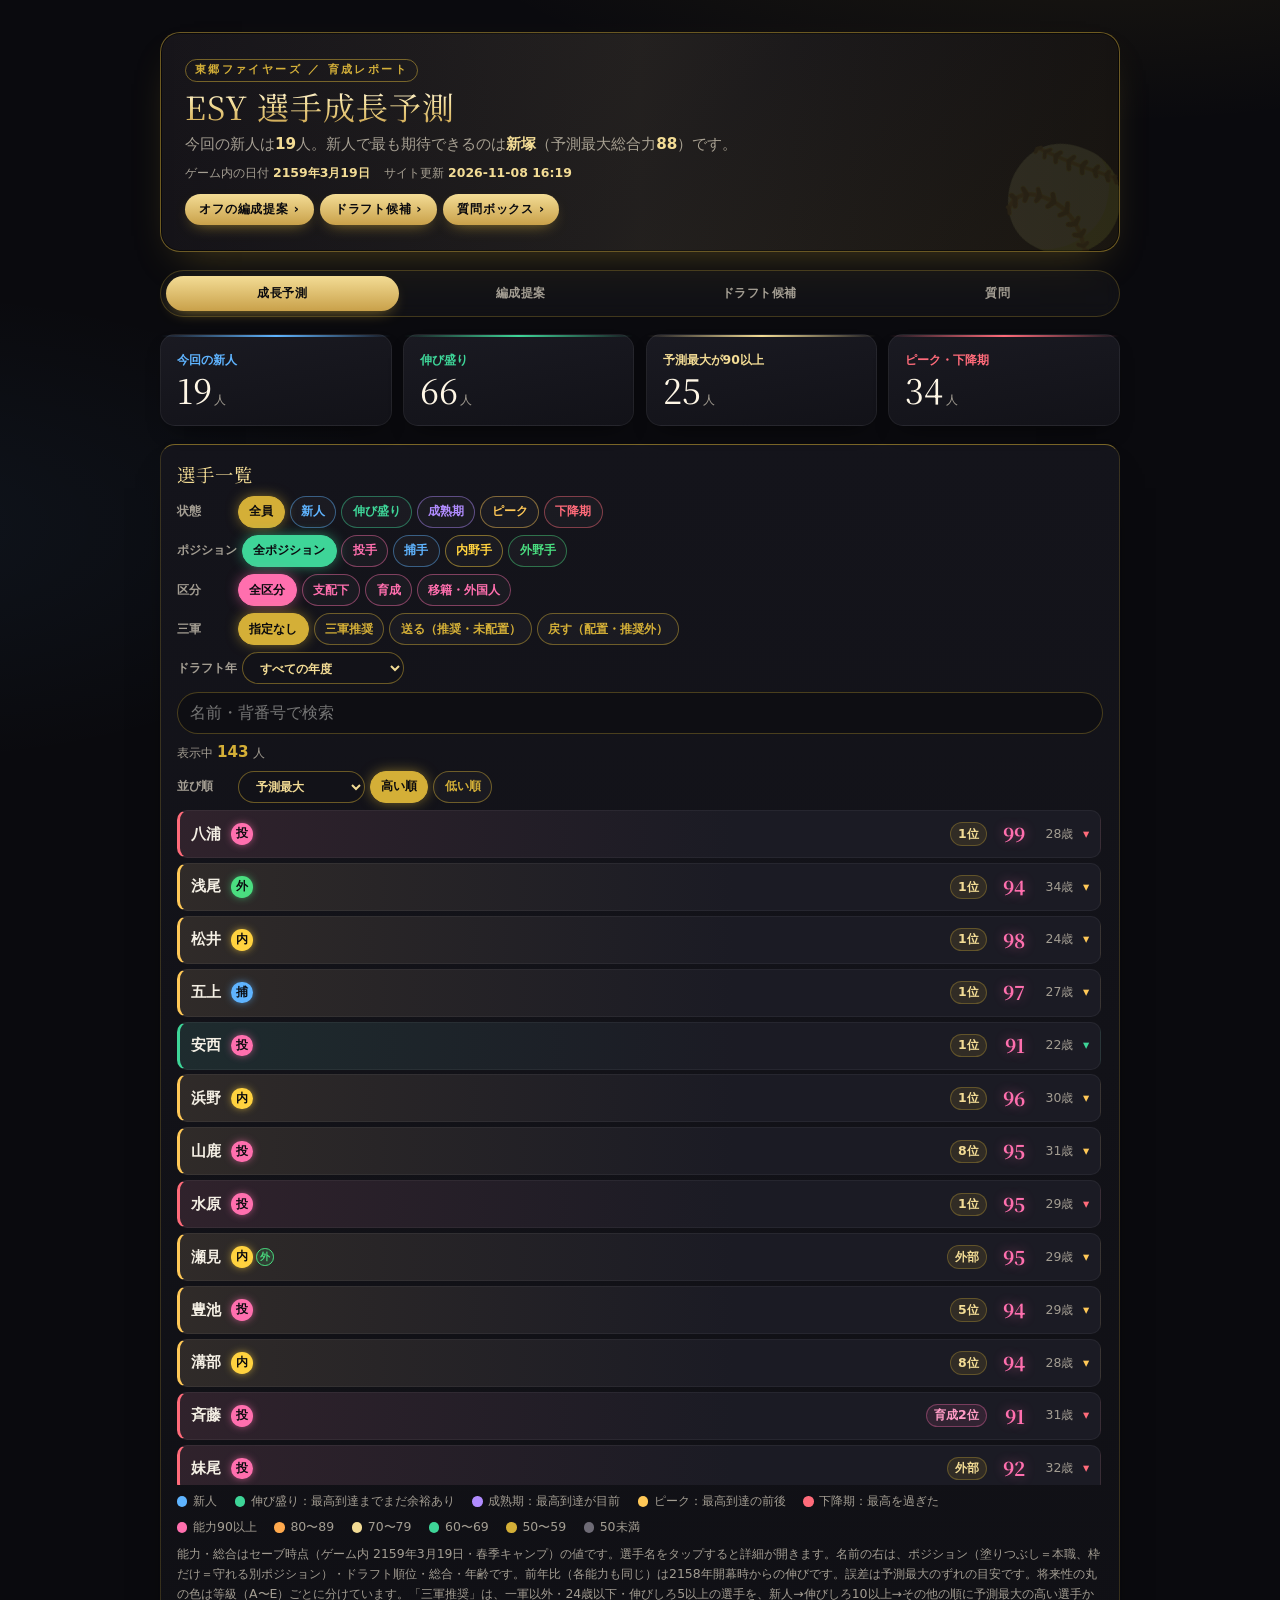
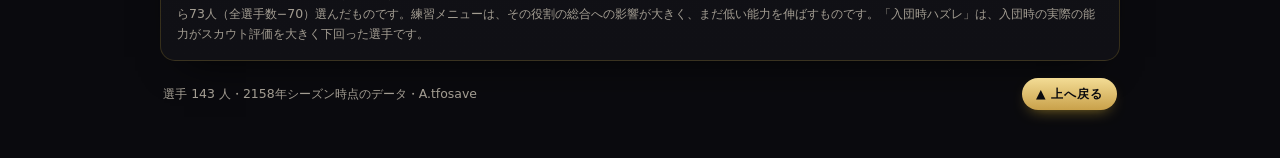
==== commit ce0cc714: "ドラフト候補タブ・二刀流・注目度を追加（指示書 8〜10章） - roster_plan.py: 高卒候補の予測（1モデルに統一、キャンプ+2.3・翌年の年齢）を docs/draft.json に出" ====
--- a/docs/index.html
+++ b/docs/index.html
@@ -20,15 +20,17 @@
     <p class="lede">今回の新人は<b id="s_new">—</b>人。新人で最も期待できるのは<b id="s_topnew">—</b>（予測最大総合力<b id="s_topnewv">—</b>）です。</p>
     <p class="asof" id="asof"></p>
     <div class="jumps">
-      <button class="jump" type="button" data-tab="plan">オフの編成提案を見る ›</button>
-      <button class="jump" type="button" data-tab="qa">質問ボックスを見る ›</button>
+      <button class="jump" type="button" data-tab="plan">オフの編成提案 ›</button>
+      <button class="jump" type="button" data-tab="draft">ドラフト候補 ›</button>
+      <button class="jump" type="button" data-tab="qa">質問ボックス ›</button>
     </div>
   </header>
 
   <nav class="tabs" id="tabs" aria-label="表示の切り替え">
     <button class="tab" type="button" data-tab="growth" aria-selected="true">成長予測</button>
-    <button class="tab" type="button" data-tab="plan" aria-selected="false">オフの編成提案</button>
-    <button class="tab" type="button" data-tab="qa" aria-selected="false">質問ボックス</button>
+    <button class="tab" type="button" data-tab="plan" aria-selected="false">編成提案</button>
+    <button class="tab" type="button" data-tab="draft" aria-selected="false">ドラフト候補</button>
+    <button class="tab" type="button" data-tab="qa" aria-selected="false">質問</button>
   </nav>
 
   <div class="panel" id="tab-growth">
@@ -118,6 +120,56 @@
   </section>
   </div>
 
+  <div class="panel" id="tab-draft" hidden>
+  <section class="card dft" id="draftcard">
+    <h2>ドラフト候補 <span class="h2sub" id="dft_year"></span></h2>
+    <div class="count" id="dft_asof">読み込んでいます…</div>
+    <div class="needs" id="dft_needs"></div>
+    <div id="dft_frames"></div>
+    <div class="dftall" id="dft_allwrap" hidden>
+      <h3 class="h3">候補の一覧 <span class="cnt" id="dft_n"></span></h3>
+      <div class="ctl">
+        <span class="lbl">ポジション</span>
+        <button class="chip" type="button" data-dgroup="role" data-value="" aria-pressed="true">全ポジション</button>
+        <button class="chip" type="button" data-dgroup="role" data-value="投手" aria-pressed="false">投手</button>
+        <button class="chip" type="button" data-dgroup="role" data-value="捕手" aria-pressed="false">捕手</button>
+        <button class="chip" type="button" data-dgroup="role" data-value="内野手" aria-pressed="false">内野手</button>
+        <button class="chip" type="button" data-dgroup="role" data-value="外野手" aria-pressed="false">外野手</button>
+      </div>
+      <div class="ctl">
+        <span class="lbl">将来性</span>
+        <button class="chip" type="button" data-dgroup="grade" data-value="" aria-pressed="true">すべて</button>
+        <button class="chip" type="button" data-dgroup="grade" data-value="A" aria-pressed="false">A</button>
+        <button class="chip" type="button" data-dgroup="grade" data-value="B" aria-pressed="false">B</button>
+        <button class="chip" type="button" data-dgroup="grade" data-value="C" aria-pressed="false">C</button>
+        <button class="chip" type="button" data-dgroup="grade" data-value="D" aria-pressed="false">D以下</button>
+      </div>
+      <div class="ctl">
+        <span class="lbl">注目度</span>
+        <button class="chip" type="button" data-dgroup="attn" data-value="" aria-pressed="true">すべて</button>
+        <button class="chip" type="button" data-dgroup="attn" data-value="A" aria-pressed="false">A</button>
+        <button class="chip" type="button" data-dgroup="attn" data-value="B" aria-pressed="false">B</button>
+        <button class="chip" type="button" data-dgroup="attn" data-value="C" aria-pressed="false">C</button>
+        <button class="chip" type="button" data-dgroup="attn" data-value="D" aria-pressed="false">D以下</button>
+      </div>
+      <div class="ctl">
+        <span class="lbl">並び順</span>
+        <select class="sel" id="dft_sort" aria-label="候補の並び順">
+          <option value="予測最大">予測最大</option>
+          <option value="スカウト順位">スカウト順位</option>
+          <option value="関心数">興味球団数</option>
+          <option value="総合">総合</option>
+        </select>
+        <button class="chip" type="button" data-dgroup="dir" data-value="-1" aria-pressed="true">高い順</button>
+        <button class="chip" type="button" data-dgroup="dir" data-value="1" aria-pressed="false">低い順</button>
+      </div>
+      <input class="search" id="dft_search" type="search" placeholder="名前で検索" aria-label="候補を名前で検索" autocomplete="off">
+      <div class="plist" id="dft_rows"></div>
+    </div>
+    <p class="note" id="dft_note"></p>
+  </section>
+  </div>
+
   <div class="panel" id="tab-qa" hidden>
   <section class="card qa" id="qa">
     <h2>質問ボックス</h2>
--- a/docs/css/style.css
+++ b/docs/css/style.css
@@ -334,3 +334,34 @@
   .ptab td.rs:empty, .ptab td.rs small:empty { display: none; }
   .ptab.dtab tbody tr { grid-template-columns: repeat(4, 1fr); }
 }
+
+/* ---------- 注目度・二刀流 ---------- */
+.tw { display: inline-flex; align-items: center; font-size: var(--fs-caption); font-weight: 800; padding: .12rem .55rem; border-radius: 999px; color: #0a0a0e; background: linear-gradient(90deg, #ff6fae, #4ade80); box-shadow: 0 0 10px -3px #ff6fae; }
+.plh .tw { font-size: .62rem; padding: .05rem .4rem; }
+.side { border: 1px solid rgba(255, 255, 255, .08); border-left: 3px solid var(--pc); border-radius: var(--radius); padding: .5rem .6rem; display: flex; flex-direction: column; gap: .45rem; background: rgba(255, 255, 255, .02); }
+.side .sh { display: flex; align-items: center; gap: .5rem; flex-wrap: wrap; font-weight: 700; color: var(--pc); }
+.side .sh .ref { font-size: .66rem; font-weight: 700; color: var(--color-fg-muted); border: 1px dashed rgba(255, 255, 255, .25); border-radius: 4px; padding: 0 .3rem; }
+.sides { display: flex; flex-direction: column; gap: .5rem; }
+
+/* ---------- ドラフト候補 ---------- */
+.dft.card { border-top-color: rgba(255, 111, 174, .7); }
+.h2sub { font-family: var(--font-sans); font-size: var(--fs-caption); color: var(--color-fg-muted); letter-spacing: 0; margin-left: .4rem; }
+.h3 { font-family: var(--font-serif); font-weight: 400; font-size: var(--fs-body); letter-spacing: .05em; color: var(--gold2); margin: .4rem 0 0; display: flex; align-items: center; gap: .5rem; flex-wrap: wrap; }
+.h3 .cnt { font-family: var(--font-sans); font-size: var(--fs-caption); color: var(--color-fg-muted); }
+.needs { display: flex; flex-direction: column; gap: .3rem; font-size: var(--fs-caption); background: rgba(95, 180, 255, .07); border: 1px solid rgba(95, 180, 255, .3); border-radius: var(--radius); padding: .5rem .65rem; }
+.needs:empty { display: none; }
+.needs .nh { font-weight: 700; color: var(--c6); }
+.needs .ni { display: flex; gap: .4rem; align-items: baseline; flex-wrap: wrap; color: var(--color-fg); }
+.needs .ni b { color: var(--c6); white-space: nowrap; }
+.needs .nc { color: var(--color-fg-muted); }
+.frame { display: flex; flex-direction: column; gap: .3rem; margin-top: .5rem; }
+.frame .fh { display: flex; align-items: center; gap: .5rem; flex-wrap: wrap; }
+.frame .fh .ft { font-family: var(--font-serif); font-size: var(--fs-body); color: var(--k); letter-spacing: .05em; }
+.frame .fh .fd { font-size: var(--fs-caption); color: var(--color-fg-muted); }
+.frame .none { font-size: var(--fs-caption); color: var(--color-fg-muted); padding: .4rem .6rem; border: 1px dashed rgba(255, 255, 255, .12); border-radius: var(--radius); }
+.dftall { display: flex; flex-direction: column; gap: var(--gap-xs); margin-top: .6rem; }
+.plh .sr { font-size: var(--fs-caption); color: var(--color-fg-muted); white-space: nowrap; }
+.plh .lot { font-size: .66rem; font-weight: 800; padding: .05rem .4rem; border-radius: 999px; color: var(--k); border: 1px solid color-mix(in srgb, var(--k) 50%, transparent); white-space: nowrap; }
+.pl.dim { opacity: .55; }
+.fit { display: inline-flex; align-items: center; gap: .3rem; font-size: var(--fs-caption); font-weight: 700; padding: .12rem .55rem; border-radius: 999px; color: var(--c6); border: 1px solid color-mix(in srgb, var(--c6) 50%, transparent); background: color-mix(in srgb, var(--c6) 10%, transparent); }
+.memo { font-size: var(--fs-caption); color: var(--color-fg-muted); line-height: 1.5; }
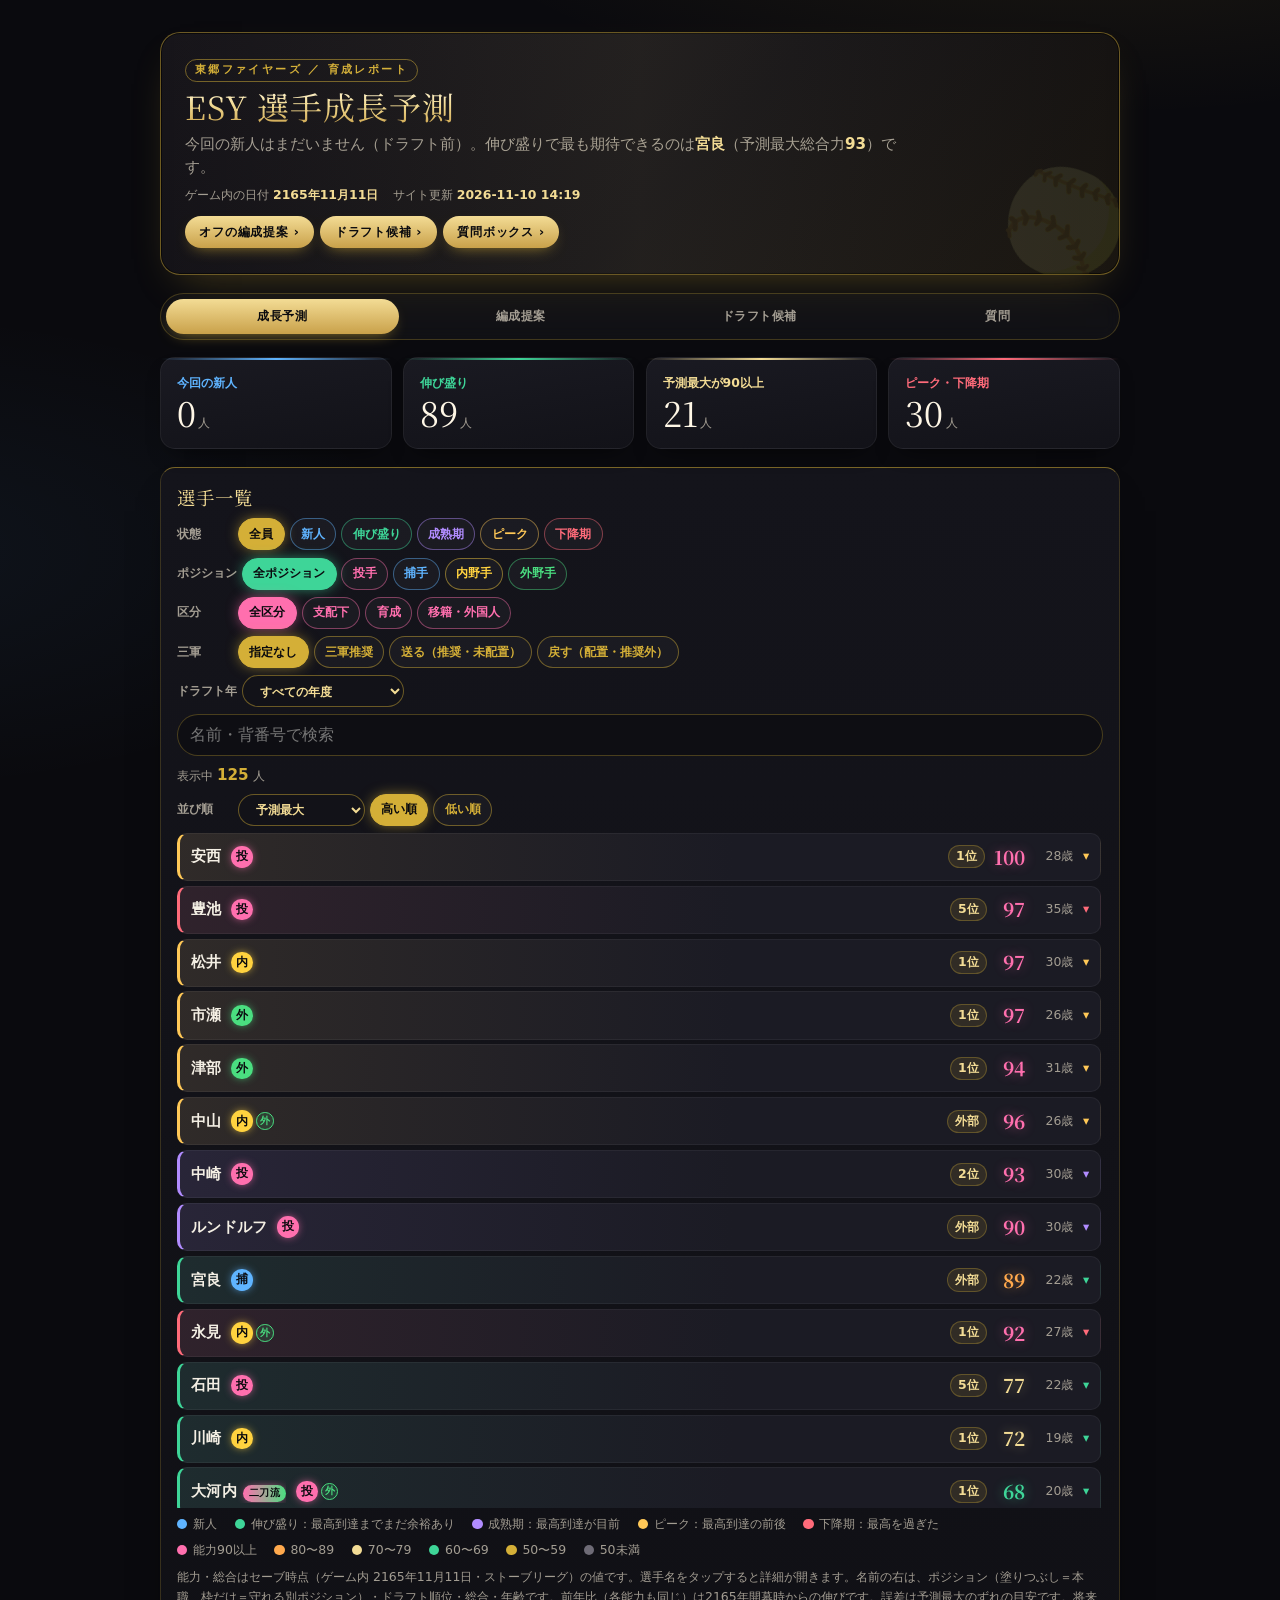
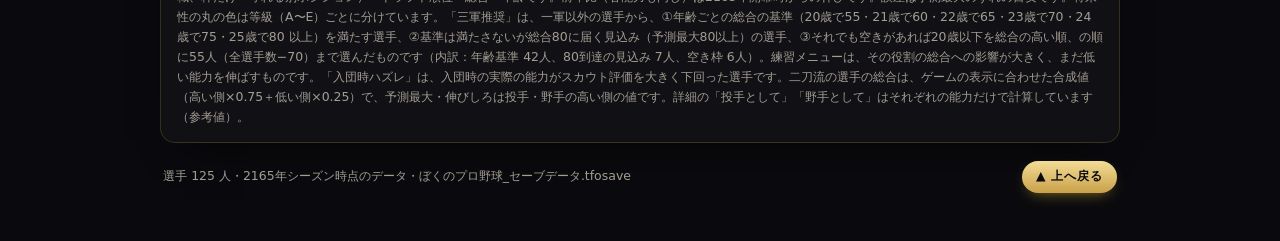
==== commit d4e96154: "三軍推奨の基準と、戦力外の選び方（ドラフト後 支配下68・育成80）を変更 - 三軍推奨: 一軍以外から ①年齢ごとの総合の基準（20歳55〜25歳80）②総合80到達の見込み（予測最大80以上）③空" ====
--- a/docs/index.html
+++ b/docs/index.html
@@ -111,7 +111,7 @@
       <span class="lbl">ドラフトの指名人数</span>
       <label class="dpl">支配下 <input class="dpi" id="dp_reg" type="number" inputmode="numeric" min="0" max="20" value="0"></label>
       <label class="dpl">育成 <input class="dpi" id="dp_dev" type="number" inputmode="numeric" min="0" max="20" value="0"></label>
-      <span class="count">入れると「ドラフト後」の人数が変わります</span>
+      <span class="count">人数を入れると、ドラフト後に支配下68人・育成80人になるように戦力外の人数が変わります</span>
     </div>
     <div class="legend" id="plan_legend"></div>
     <div id="plan_lists"></div>
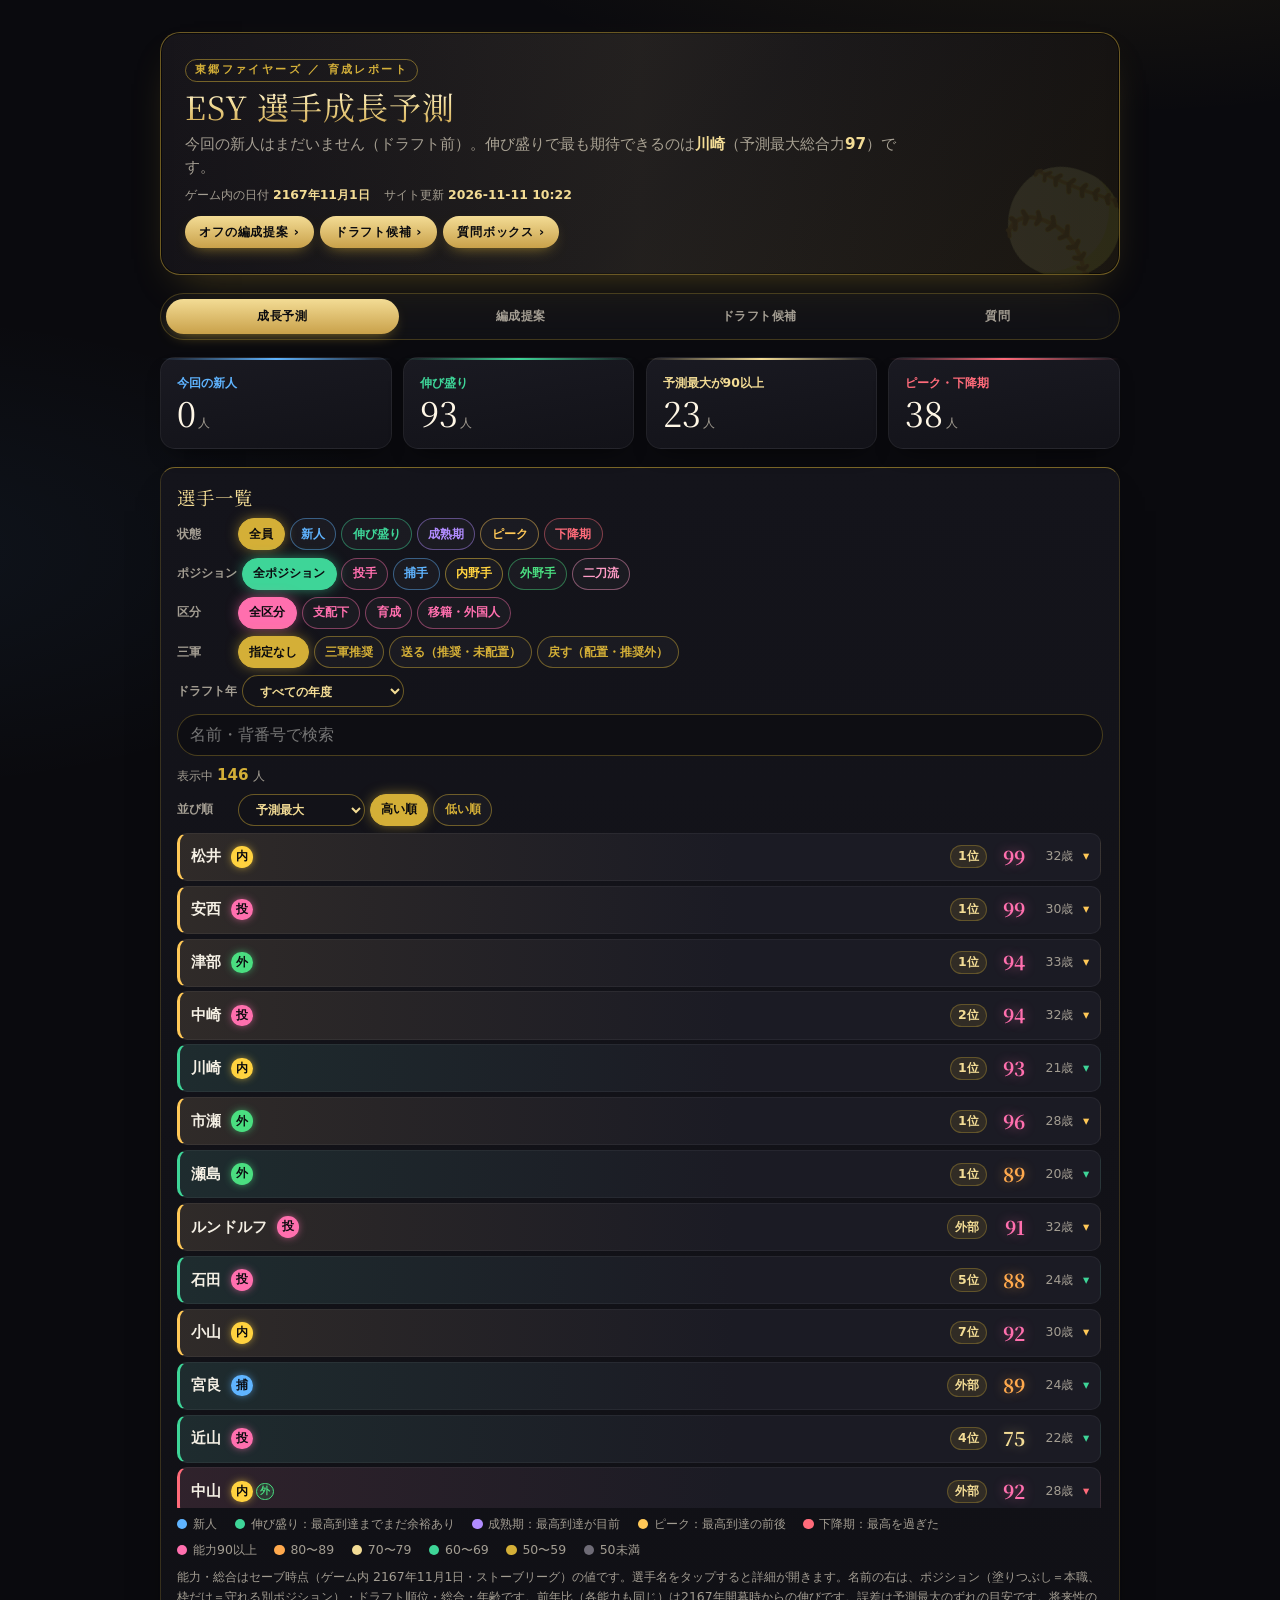
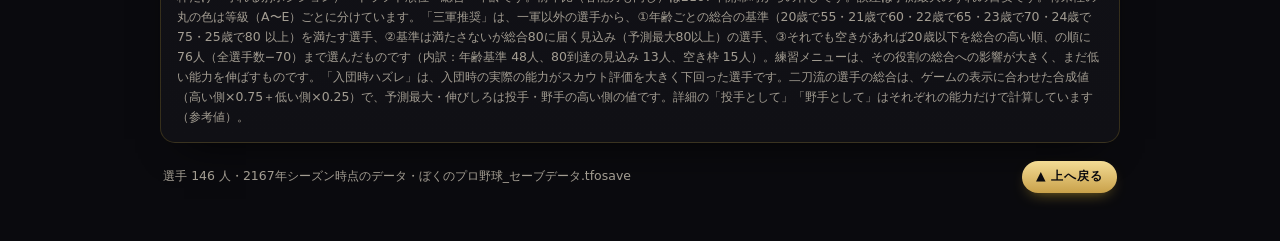
==== commit 49173bb8: "戦力外の最優先ルール、二刀流の絞り込み、ドラフト候補の絞り込み順、年齢順の並びを変更 - 支配下の戦力外候補に「28歳以上で総合83以下」を最優先で追加（予測最大に関係なく対象） - 成長予測・ドラフ" ====
--- a/docs/index.html
+++ b/docs/index.html
@@ -59,6 +59,7 @@
       <button class="chip" type="button" data-group="role" data-value="捕手" aria-pressed="false">捕手</button>
       <button class="chip" type="button" data-group="role" data-value="内野手" aria-pressed="false">内野手</button>
       <button class="chip" type="button" data-group="role" data-value="外野手" aria-pressed="false">外野手</button>
+      <button class="chip" type="button" data-group="role" data-value="二刀流" aria-pressed="false">二刀流</button>
     </div>
     <div class="ctl">
       <span class="lbl">区分</span>
@@ -135,6 +136,15 @@
         <button class="chip" type="button" data-dgroup="role" data-value="捕手" aria-pressed="false">捕手</button>
         <button class="chip" type="button" data-dgroup="role" data-value="内野手" aria-pressed="false">内野手</button>
         <button class="chip" type="button" data-dgroup="role" data-value="外野手" aria-pressed="false">外野手</button>
+        <button class="chip" type="button" data-dgroup="role" data-value="二刀流" aria-pressed="false">二刀流</button>
+      </div>
+      <div class="ctl">
+        <span class="lbl">注目度</span>
+        <button class="chip" type="button" data-dgroup="attn" data-value="" aria-pressed="true">すべて</button>
+        <button class="chip" type="button" data-dgroup="attn" data-value="A" aria-pressed="false">A</button>
+        <button class="chip" type="button" data-dgroup="attn" data-value="B" aria-pressed="false">B</button>
+        <button class="chip" type="button" data-dgroup="attn" data-value="C" aria-pressed="false">C</button>
+        <button class="chip" type="button" data-dgroup="attn" data-value="D" aria-pressed="false">D以下</button>
       </div>
       <div class="ctl">
         <span class="lbl">将来性</span>
@@ -143,14 +153,6 @@
         <button class="chip" type="button" data-dgroup="grade" data-value="B" aria-pressed="false">B</button>
         <button class="chip" type="button" data-dgroup="grade" data-value="C" aria-pressed="false">C</button>
         <button class="chip" type="button" data-dgroup="grade" data-value="D" aria-pressed="false">D以下</button>
-      </div>
-      <div class="ctl">
-        <span class="lbl">注目度</span>
-        <button class="chip" type="button" data-dgroup="attn" data-value="" aria-pressed="true">すべて</button>
-        <button class="chip" type="button" data-dgroup="attn" data-value="A" aria-pressed="false">A</button>
-        <button class="chip" type="button" data-dgroup="attn" data-value="B" aria-pressed="false">B</button>
-        <button class="chip" type="button" data-dgroup="attn" data-value="C" aria-pressed="false">C</button>
-        <button class="chip" type="button" data-dgroup="attn" data-value="D" aria-pressed="false">D以下</button>
       </div>
       <div class="ctl">
         <span class="lbl">並び順</span>
--- a/docs/css/style.css
+++ b/docs/css/style.css
@@ -365,3 +365,6 @@
 .pl.dim { opacity: .55; }
 .fit { display: inline-flex; align-items: center; gap: .3rem; font-size: var(--fs-caption); font-weight: 700; padding: .12rem .55rem; border-radius: 999px; color: var(--c6); border: 1px solid color-mix(in srgb, var(--c6) 50%, transparent); background: color-mix(in srgb, var(--c6) 10%, transparent); }
 .memo { font-size: var(--fs-caption); color: var(--color-fg-muted); line-height: 1.5; }
+
+/* 二刀流の絞り込みボタン（成長予測・ドラフト候補のポジション欄） */
+.chip[data-value="二刀流"] { --k: #ff9cc6; }
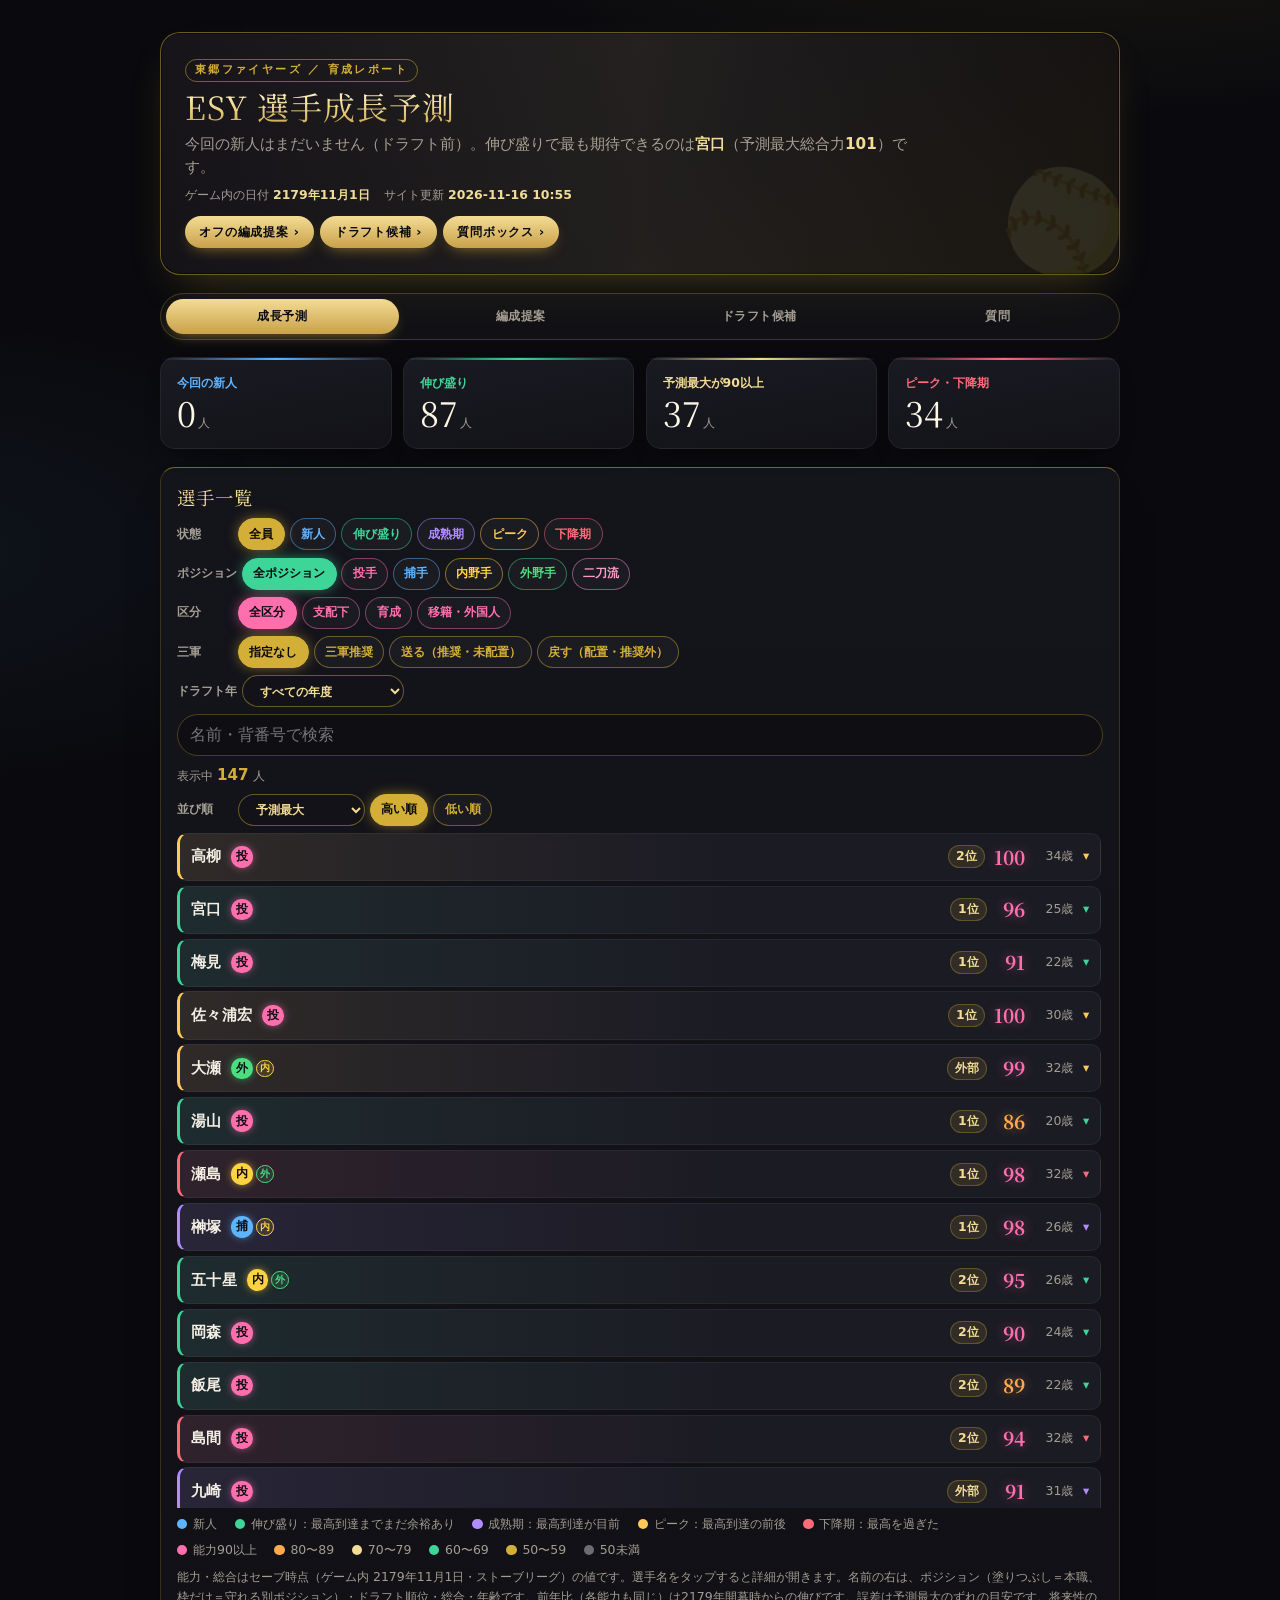
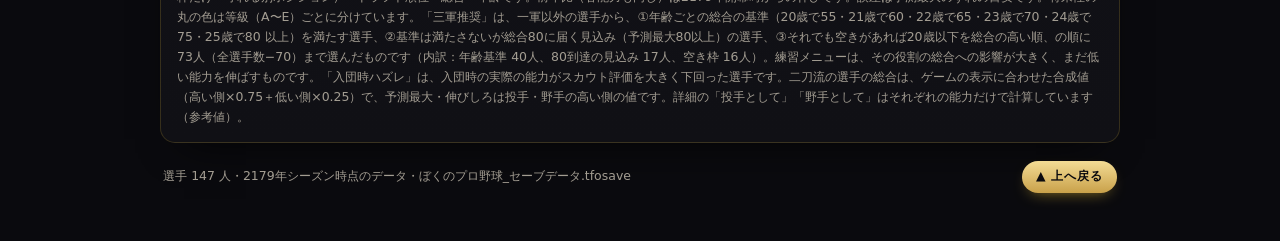
==== commit a1ebb388: "検索の×ボタン、ドラフト候補の指名済チェック、編成提案の5つの枠表示 - 検索欄（成長予測・ドラフト候補）に、入力した文字を一度に消す × ボタンを追加 - ドラフト候補: 名前の左の □ で「指名済" ====
--- a/docs/index.html
+++ b/docs/index.html
@@ -79,7 +79,10 @@
       <span class="lbl">ドラフト年</span>
       <select class="sel" id="dyear" aria-label="ドラフト年で絞り込み"></select>
     </div>
-    <input class="search" id="search" type="search" placeholder="名前・背番号で検索" aria-label="名前・背番号で検索" autocomplete="off">
+    <div class="srch">
+      <input class="search" id="search" type="search" placeholder="名前・背番号で検索" aria-label="名前・背番号で検索" autocomplete="off">
+      <button class="sx" type="button" data-clear="search" aria-label="検索の文字をすべて消す" hidden>×</button>
+    </div>
     <div class="count">表示中 <b id="shown">—</b> 人</div>
     <div class="ctl">
       <span class="lbl">並び順</span>
@@ -115,8 +118,8 @@
       <span class="count">人数を入れると、ドラフト後に支配下68人・育成80人になるように戦力外の人数が変わります</span>
     </div>
     <div class="legend" id="plan_legend"></div>
+    <div class="tiles ptiles" id="plan_tiles"></div>
     <div id="plan_lists"></div>
-    <div id="dft"></div>
     <p class="note" id="plan_note"></p>
   </section>
   </div>
@@ -126,6 +129,7 @@
     <h2>ドラフト候補 <span class="h2sub" id="dft_year"></span></h2>
     <div class="count" id="dft_asof">読み込んでいます…</div>
     <div class="needs" id="dft_needs"></div>
+    <div id="dft_rec"></div>
     <div id="dft_frames"></div>
     <div class="dftall" id="dft_allwrap" hidden>
       <h3 class="h3">候補の一覧 <span class="cnt" id="dft_n"></span></h3>
@@ -165,8 +169,17 @@
         <button class="chip" type="button" data-dgroup="dir" data-value="-1" aria-pressed="true">高い順</button>
         <button class="chip" type="button" data-dgroup="dir" data-value="1" aria-pressed="false">低い順</button>
       </div>
-      <input class="search" id="dft_search" type="search" placeholder="名前で検索" aria-label="候補を名前で検索" autocomplete="off">
+      <div class="srch">
+        <input class="search" id="dft_search" type="search" placeholder="名前で検索" aria-label="候補を名前で検索" autocomplete="off">
+        <button class="sx" type="button" data-clear="dft_search" aria-label="検索の文字をすべて消す" hidden>×</button>
+      </div>
+      <div class="count">名前の左の □ をタップすると「指名済」になり、候補の一覧から消えます（下の指名済リストに入ります）。</div>
       <div class="plist" id="dft_rows"></div>
+      <div class="pkd" id="dft_pickedwrap" hidden>
+        <h3 class="h3">指名済リスト <span class="cnt" id="dft_pn"></span><button class="chip" type="button" id="dft_unpick_all">すべて候補に戻す</button></h3>
+        <div class="count">チェックをタップすると候補の一覧に戻ります。指名済の記録はこの端末に保存されます。</div>
+        <div class="plist" id="dft_picked"></div>
+      </div>
     </div>
     <p class="note" id="dft_note"></p>
   </section>
--- a/docs/css/style.css
+++ b/docs/css/style.css
@@ -368,3 +368,28 @@
 
 /* 二刀流の絞り込みボタン（成長予測・ドラフト候補のポジション欄） */
 .chip[data-value="二刀流"] { --k: #ff9cc6; }
+
+/* ---------- 検索欄の一括削除ボタン ---------- */
+.srch { position: relative; }
+.srch .search { padding-right: 2.8rem; }
+.search::-webkit-search-cancel-button { -webkit-appearance: none; display: none; }
+.sx { position: absolute; right: .3rem; top: 50%; transform: translateY(-50%); width: 2.2rem; height: 2.2rem; border-radius: 50%; border: 0; cursor: pointer; background: rgba(255, 255, 255, .12); color: var(--color-fg); font-size: 1.2rem; line-height: 1; display: flex; align-items: center; justify-content: center; padding: 0; }
+.sx[hidden] { display: none; }
+.sx:active { background: rgba(212, 175, 55, .4); }
+
+/* ---------- ドラフト候補：指名済のチェック ---------- */
+.plrow { display: flex; align-items: stretch; }
+.plrow .plh { flex: 1 1 0; min-width: 0; width: auto; }
+.pick { flex: none; width: 2.7rem; border: 0; background: none; cursor: pointer; padding: 0; display: flex; align-items: center; justify-content: center; }
+.pick i { width: 1.45rem; height: 1.45rem; border-radius: 6px; border: 2px solid var(--gold-line); display: flex; align-items: center; justify-content: center; font-style: normal; font-weight: 800; font-size: .95rem; color: #0a0a0e; background: rgba(255, 255, 255, .03); }
+.pick[aria-pressed="true"] i { background: var(--gold); border-color: var(--gold); }
+.pkd { display: flex; flex-direction: column; gap: var(--gap-xs); margin-top: .9rem; padding-top: .7rem; border-top: 1px dashed rgba(212, 175, 55, .35); }
+.pkd .h3 .chip { margin-left: auto; }
+.pkd .pl { opacity: .75; }
+
+/* ---------- 編成提案：5つの枠（タップで一覧を開く） ---------- */
+button.tile { font: inherit; color: inherit; text-align: left; cursor: pointer; width: 100%; display: block; -webkit-appearance: none; appearance: none; }
+.ptiles .tile .lab { font-size: var(--fs-caption); font-weight: 700; color: var(--k); line-height: 1.35; padding-right: .9rem; }
+.ptiles .tile .sub { font-size: .68rem; color: var(--color-fg-muted); line-height: 1.35; min-height: .95rem; }
+.ptiles .tile[aria-pressed="true"] { border-color: var(--k); background: linear-gradient(170deg, color-mix(in srgb, var(--k) 16%, #1a1a22), #121218); box-shadow: 0 0 0 1px var(--k), 0 10px 24px -14px rgba(0, 0, 0, .9); }
+.ptiles .tile .tapm { position: absolute; right: .6rem; top: .55rem; font-size: var(--fs-caption); color: var(--k); }
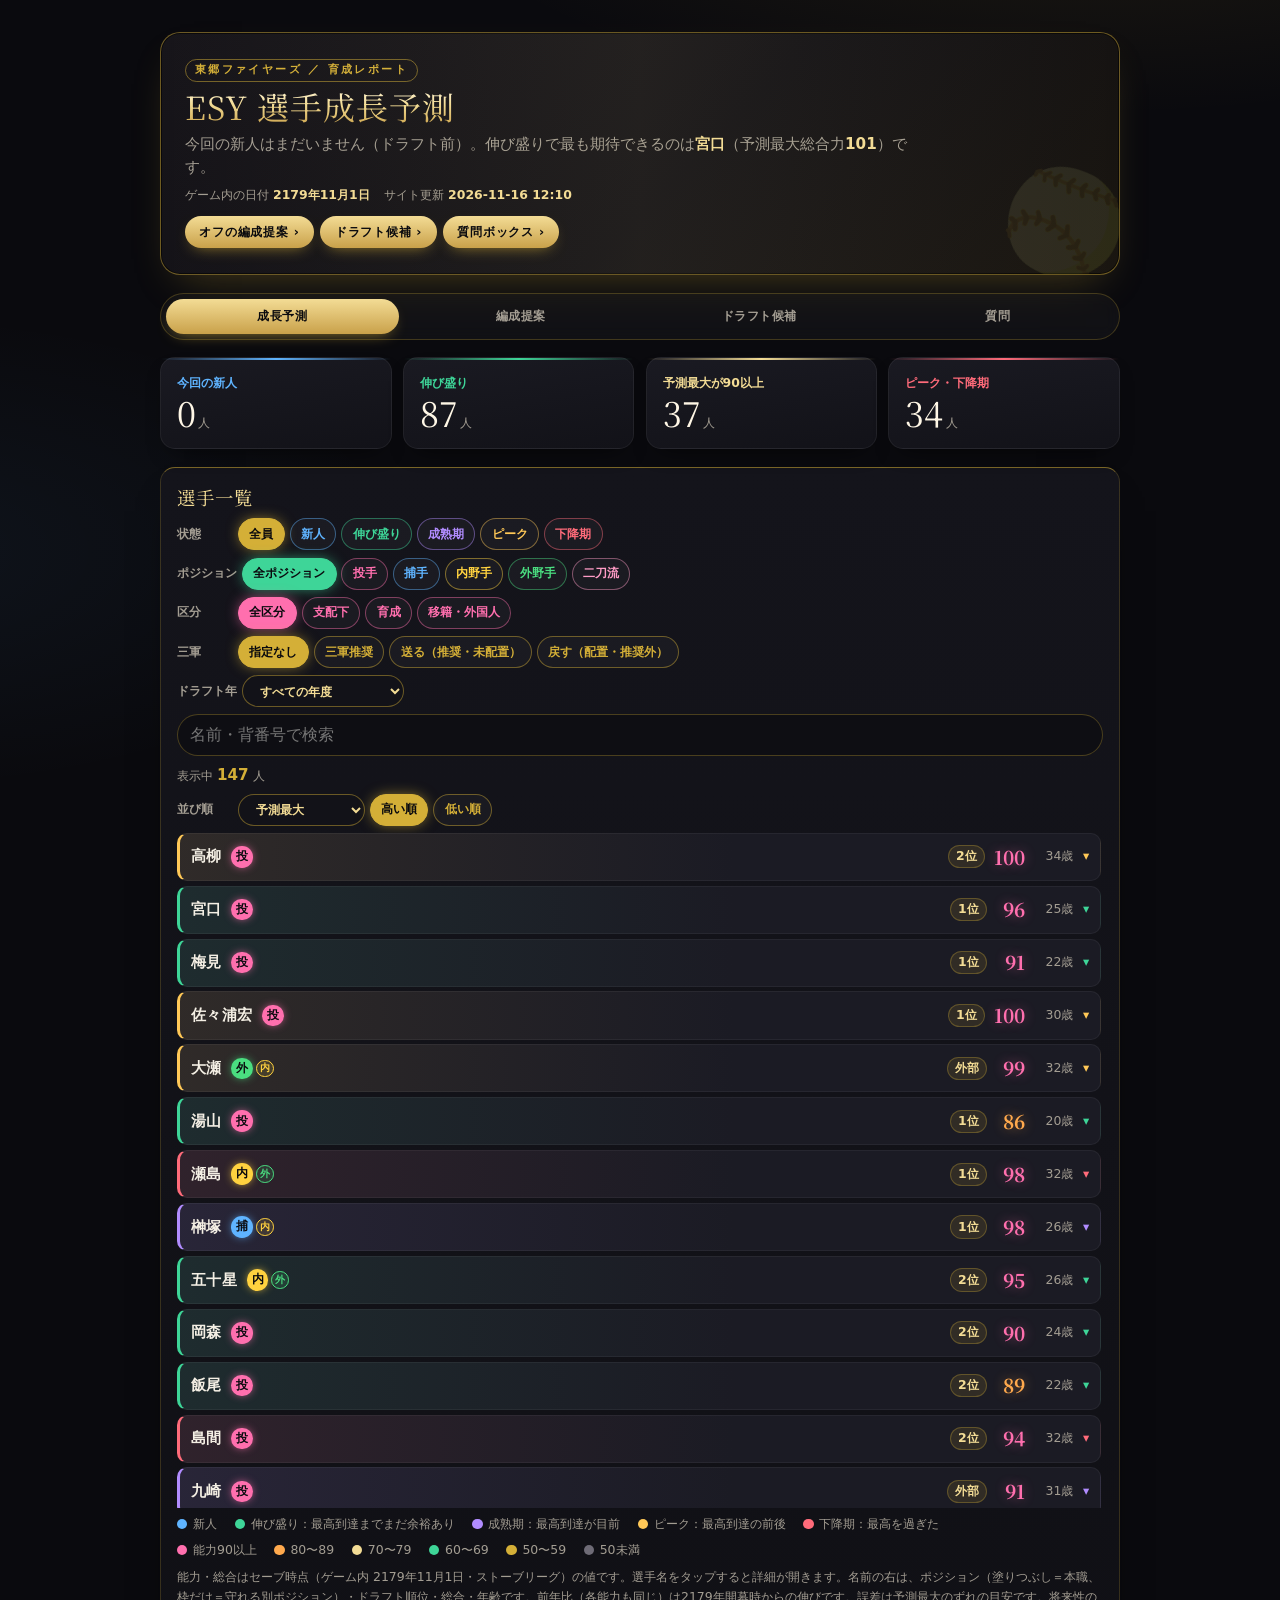
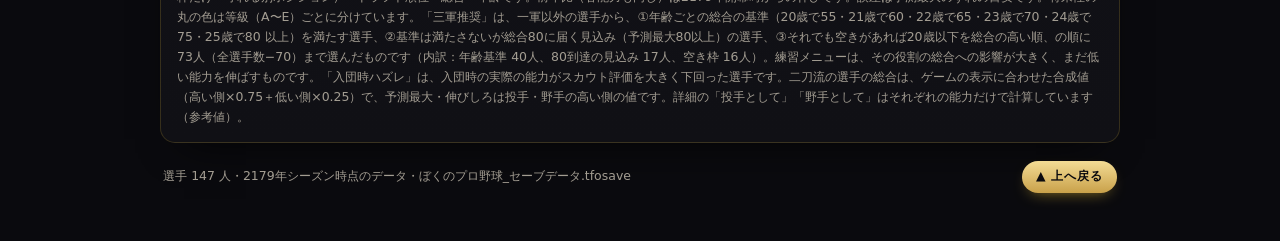
==== commit 8ebd328b: "編成提案を「1〜2年目は育成にできない」仕様に合わせて作り直し - 支配下はドラフト前の目標（58・59・60人、ページで切り替え）まで減らす。1〜2年目は枠を固定し、残りは3年目以降の支配下と育成の" ====
--- a/docs/index.html
+++ b/docs/index.html
@@ -111,11 +111,17 @@
     <h2>オフの編成提案</h2>
     <div class="count" id="plan_asof">読み込んでいます…</div>
     <div class="hcwrap" id="hc"></div>
-    <div class="ctl dpick" id="dpick" hidden>
-      <span class="lbl">ドラフトの指名人数</span>
-      <label class="dpl">支配下 <input class="dpi" id="dp_reg" type="number" inputmode="numeric" min="0" max="20" value="0"></label>
-      <label class="dpl">育成 <input class="dpi" id="dp_dev" type="number" inputmode="numeric" min="0" max="20" value="0"></label>
-      <span class="count">人数を入れると、ドラフト後に支配下68人・育成80人になるように戦力外の人数が変わります</span>
+    <div class="dpick" id="dpick" hidden>
+      <div class="ctl">
+        <span class="lbl">支配下の目標（ドラフト前）</span>
+        <span class="ctl" id="tg_chips"></span>
+      </div>
+      <div class="ctl">
+        <span class="lbl">ドラフトの指名人数</span>
+        <label class="dpl">支配下 <input class="dpi" id="dp_reg" type="number" inputmode="numeric" min="0" max="20" value="0"></label>
+        <label class="dpl">育成 <input class="dpi" id="dp_dev" type="number" inputmode="numeric" min="0" max="20" value="0"></label>
+      </div>
+      <div class="count">目標を選ぶと、支配下をその人数まで減らす案に切り替わります。育成の指名人数を入れると、ドラフト後に育成80人になるように育成の戦力外の人数が変わります。</div>
     </div>
     <div class="legend" id="plan_legend"></div>
     <div class="tiles ptiles" id="plan_tiles"></div>
--- a/docs/css/style.css
+++ b/docs/css/style.css
@@ -393,3 +393,7 @@
 .ptiles .tile .sub { font-size: .68rem; color: var(--color-fg-muted); line-height: 1.35; min-height: .95rem; }
 .ptiles .tile[aria-pressed="true"] { border-color: var(--k); background: linear-gradient(170deg, color-mix(in srgb, var(--k) 16%, #1a1a22), #121218); box-shadow: 0 0 0 1px var(--k), 0 10px 24px -14px rgba(0, 0, 0, .9); }
 .ptiles .tile .tapm { position: absolute; right: .6rem; top: .55rem; font-size: var(--fs-caption); color: var(--k); }
+
+/* ---------- 編成提案：支配下の目標の切り替え ---------- */
+.dpick { display: flex; flex-direction: column; gap: .45rem; }
+.chip[data-tg] { --k: var(--gold); min-width: 3.2rem; }
